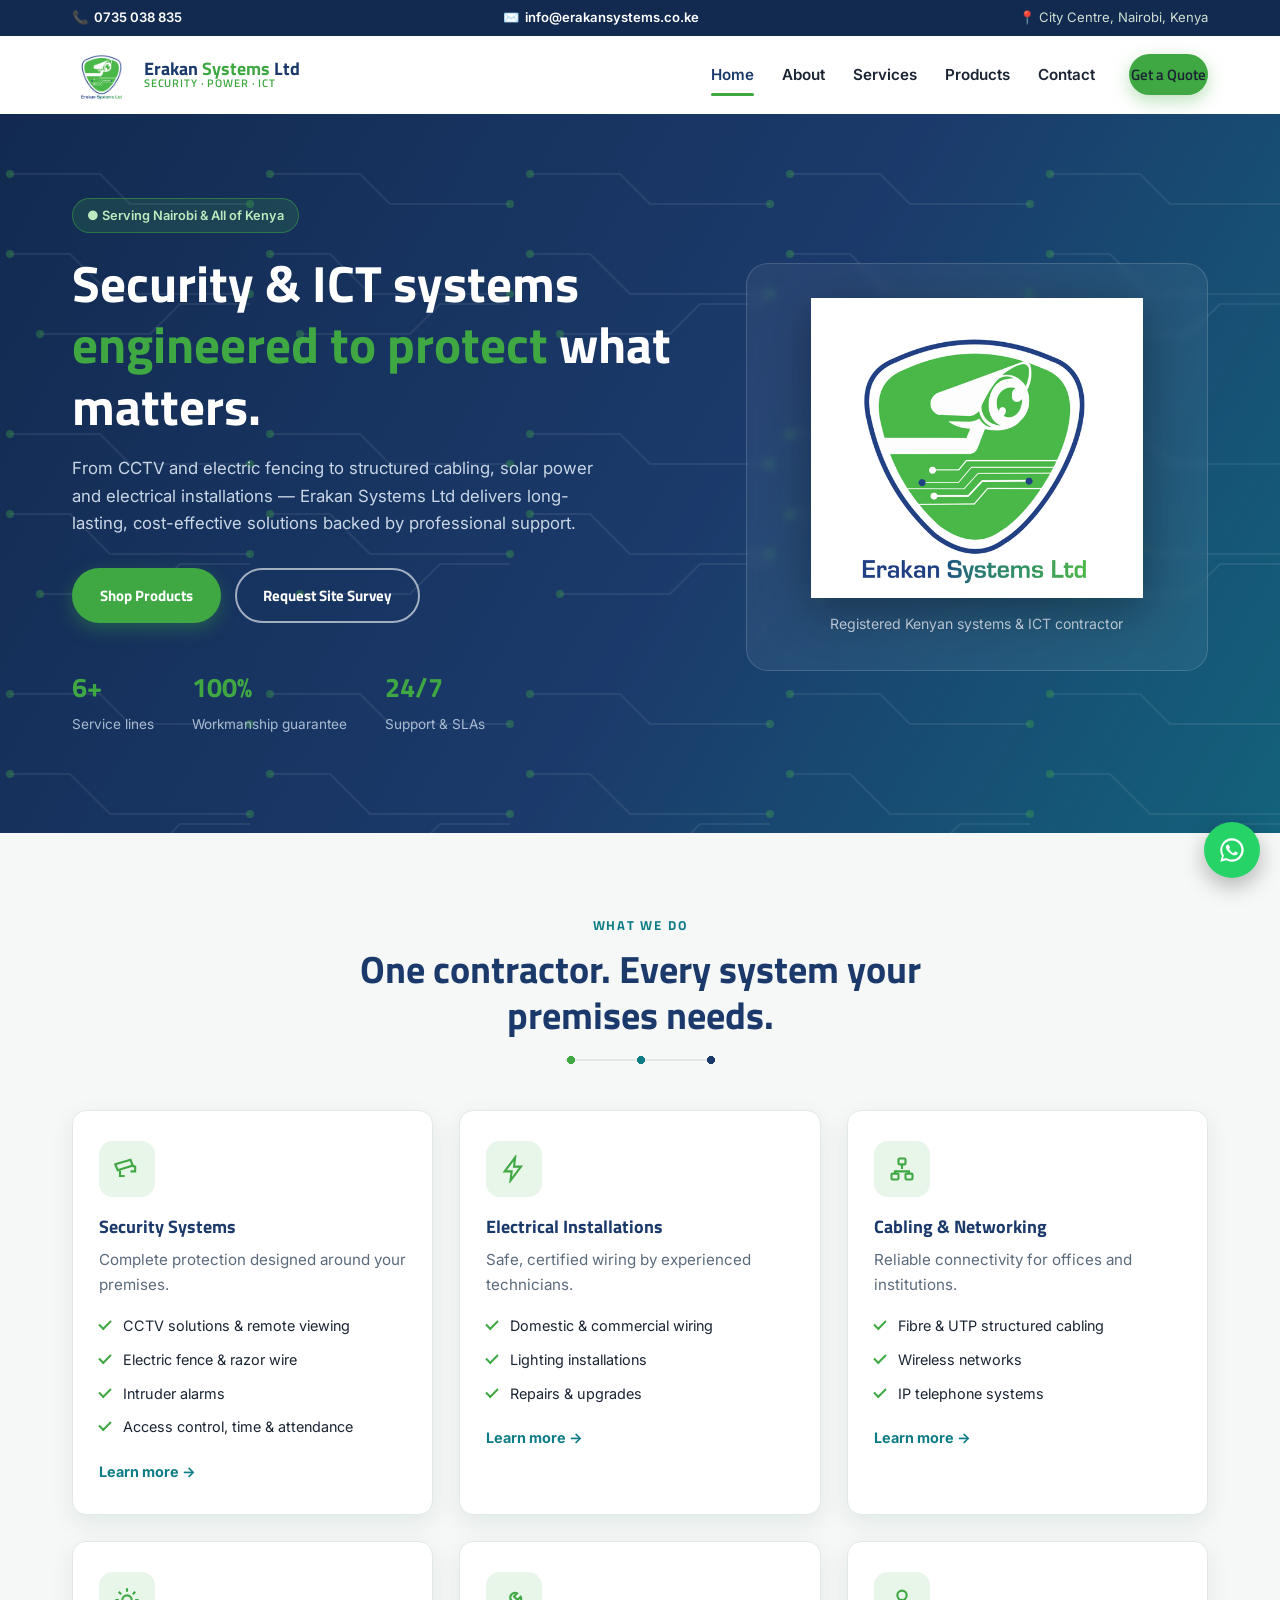
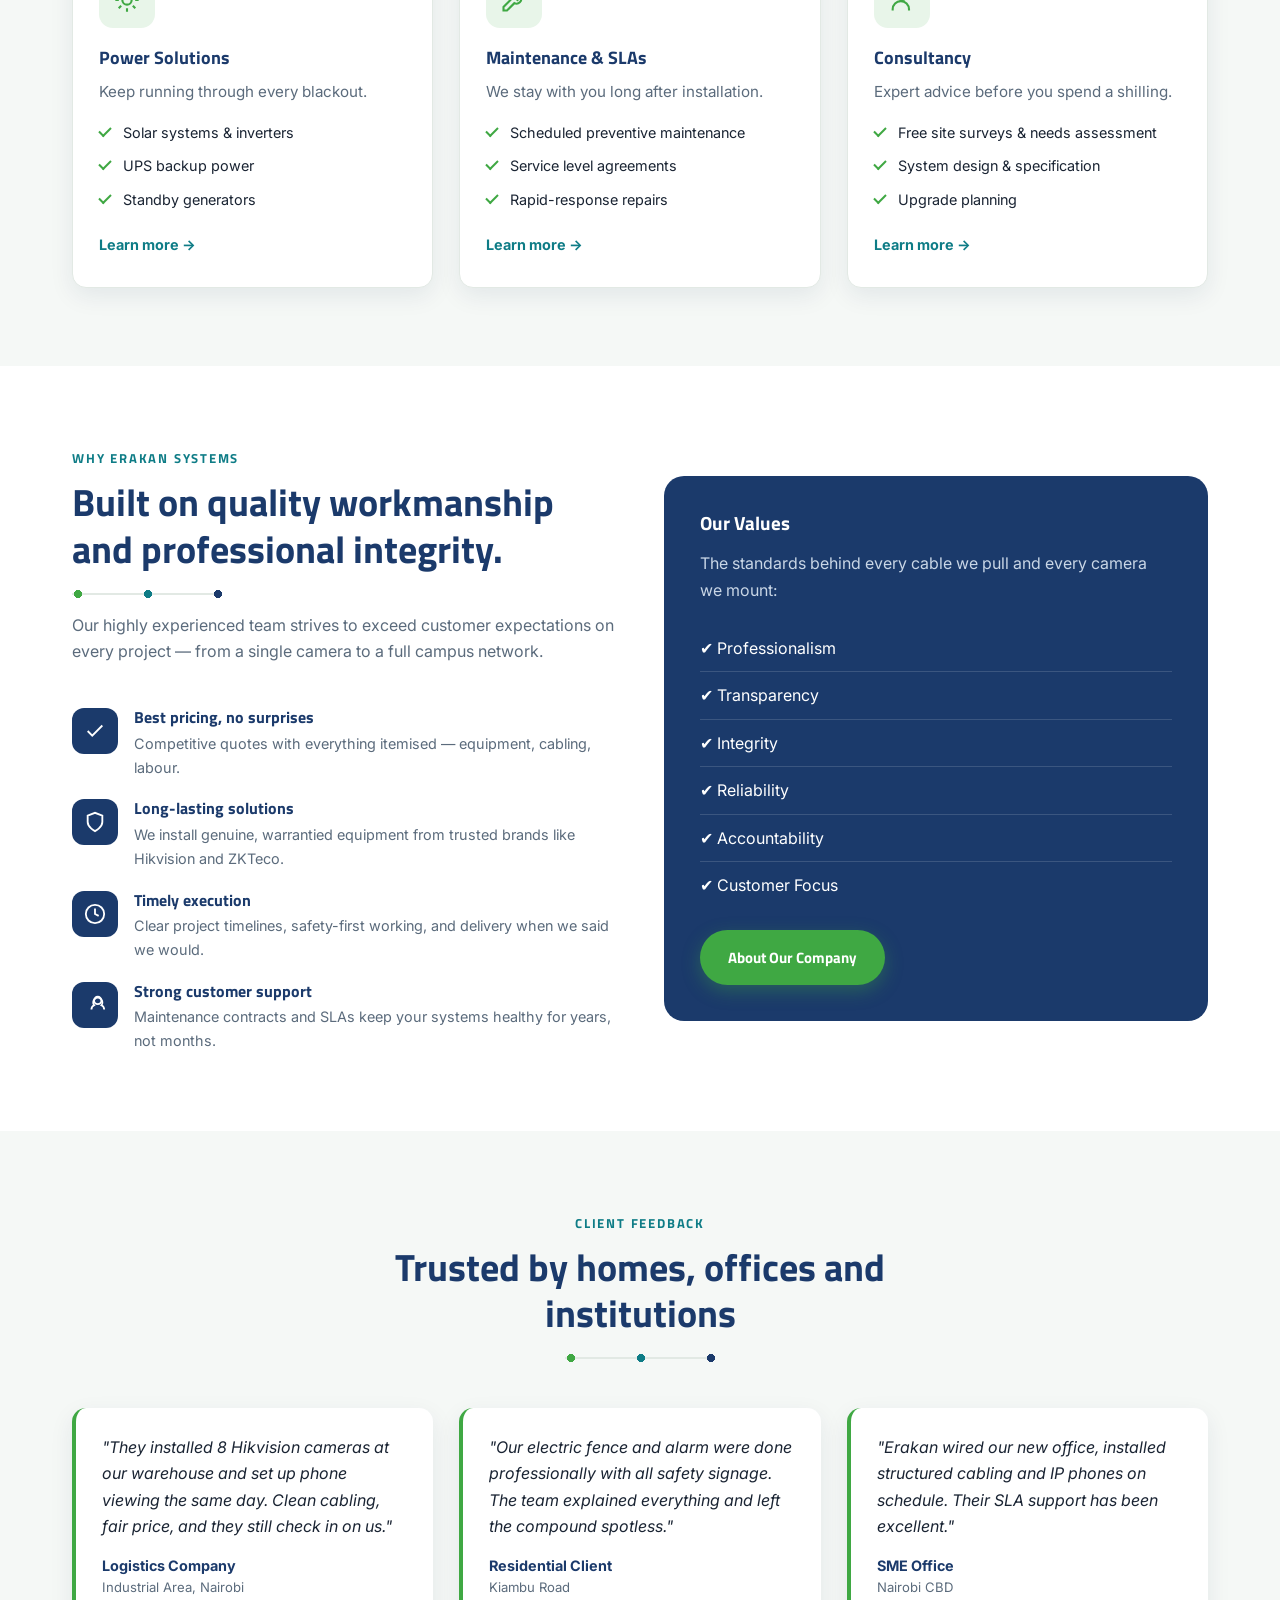
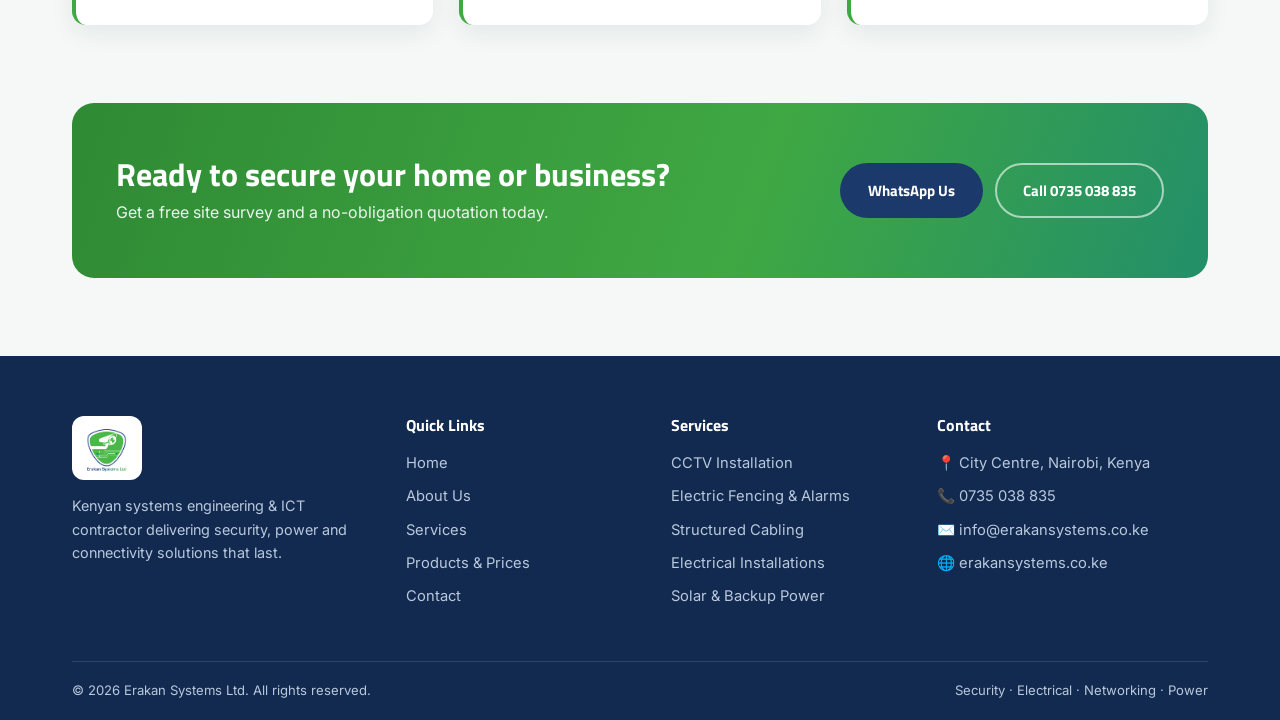
==== index.html @ 3c628f2c "website files" ====
<!DOCTYPE html>
<!-- ============================================================
     ERAKAN SYSTEMS LTD — index.html (Homepage)
     ------------------------------------------------------------
     Page anatomy (top to bottom):
       <head>    → SEO meta tags, fonts, stylesheet link
       .topbar   → phone / email strip above the header
       .header   → logo + navigation (sticky)
       .hero     → big headline + call-to-action + logo visual
       sections  → trust strip, services, why us, testimonials
       .cta-band → final "get a quote" push
       .footer   → links + contact + copyright
       .fab-stack→ floating WhatsApp & call buttons
       <script>  → main.js (menus, animations)
     ============================================================ -->
<html lang="en">
<head>
  <meta charset="UTF-8">
  <!-- Makes the layout scale correctly on phones (responsive) -->
  <meta name="viewport" content="width=device-width, initial-scale=1.0">

  <!-- ===== SEO: title & description appear in Google results ===== -->
  <title>Erakan Systems Ltd | CCTV, Electric Fence, Alarms &amp; Electrical Installations in Kenya</title>
  <meta name="description" content="Erakan Systems Ltd is a trusted Kenyan systems &amp; ICT contractor: CCTV installation, electric fencing, alarms, access control, structured cabling, solar power and electrical installations in Nairobi and across Kenya.">
  <meta name="keywords" content="CCTV Kenya, CCTV installation Nairobi, electric fence Kenya, alarm systems Kenya, structured cabling Nairobi, security systems Kenya, electrical installation Kenya, solar power Kenya, Hikvision Kenya">
  <meta name="author" content="Erakan Systems Ltd">

  <!-- Open Graph: controls how the link looks when shared on WhatsApp/Facebook -->
  <meta property="og:title" content="Erakan Systems Ltd — Security &amp; ICT Solutions Kenya">
  <meta property="og:description" content="CCTV, electric fence, alarms, cabling, power solutions. Quality workmanship, cost-effective, reliable.">
  <meta property="og:image" content="https://erakansystems.co.ke/assets/img/logo.png">
  <meta property="og:url" content="https://erakansystems.co.ke/">
  <meta property="og:type" content="website">

  <!-- Browser tab icon -->
  <link rel="icon" type="image/png" href="assets/img/logo.png">

  <!-- Google Fonts: Titillium Web (headings) + Inter (body text) -->
  <link rel="preconnect" href="https://fonts.googleapis.com">
  <link rel="preconnect" href="https://fonts.gstatic.com" crossorigin>
  <link href="https://fonts.googleapis.com/css2?family=Titillium+Web:wght@600;700&family=Inter:wght@400;600;700&display=swap" rel="stylesheet">

  <!-- The single stylesheet shared by all pages -->
  <link rel="stylesheet" href="assets/css/style.css">
</head>
<body>

  <!-- ===== TOPBAR: quick contact strip ===== -->
  <div class="topbar">
    <div class="container">
      <span class="topbar-item">
        <!-- tel: link makes the number tappable/dialable on phones -->
        📞 <a href="tel:+254735038835">0735 038 835</a>
      </span>
      <span class="topbar-item topbar-item--hide-sm">
        ✉️ <a href="mailto:info@erakansystems.co.ke">info@erakansystems.co.ke</a>
      </span>
      <span class="topbar-item topbar-item--hide-sm">📍 City Centre, Nairobi, Kenya</span>
    </div>
  </div>

  <!-- ===== HEADER / NAVIGATION (identical on every page) ===== -->
  <header class="header">
    <nav class="nav" aria-label="Main navigation">
      <!-- Logo + wordmark -->
      <a class="brand" href="index.html">
        <img src="assets/img/logo.png" alt="Erakan Systems Ltd logo">
        <span class="brand-name">
          Erakan <span>Systems</span> Ltd
          <span class="brand-tag">Security · Power · ICT</span>
        </span>
      </a>

      <!-- Hamburger button (visible on mobile only) -->
      <button class="nav-toggle" aria-label="Open menu" aria-expanded="false">
        <span></span><span></span><span></span>
      </button>

      <!-- Menu links. class="active" highlights the current page. -->
      <div class="nav-links">
        <a href="index.html" class="active">Home</a>
        <a href="about.html">About</a>
        <a href="services.html">Services</a>
        <a href="products.html">Products</a>
        <a href="contact.html">Contact</a>
        <a href="contact.html" class="btn btn--green nav-cta">Get a Quote</a>
      </div>
    </nav>
  </header>

  <!-- ===== HERO ===== -->
  <section class="hero">
    <div class="hero-inner">
      <!-- Left: headline + actions -->
      <div>
        <span class="hero-badge">● Serving Nairobi &amp; All of Kenya</span>
        <h1>Security &amp; ICT systems <em>engineered to protect</em> what matters.</h1>
        <p>
          From CCTV and electric fencing to structured cabling, solar power and
          electrical installations — Erakan Systems Ltd delivers long-lasting,
          cost-effective solutions backed by professional support.
        </p>
        <div class="hero-actions">
          <a href="products.html" class="btn btn--green">Shop Products</a>
          <a href="contact.html" class="btn btn--ghost">Request Site Survey</a>
        </div>
        <!-- Quick trust numbers -->
        <div class="hero-stats">
          <div><strong>6+</strong><span>Service lines</span></div>
          <div><strong>100%</strong><span>Workmanship guarantee</span></div>
          <div><strong>24/7</strong><span>Support &amp; SLAs</span></div>
        </div>
      </div>

      <!-- Right: framed logo visual -->
      <figure class="hero-visual">
        <img src="assets/img/logo.png" alt="Erakan Systems shield logo with CCTV camera and circuit design">
        <figcaption>Registered Kenyan systems &amp; ICT contractor</figcaption>
      </figure>
    </div>
  </section>

  <!-- ===== SERVICES PREVIEW ===== -->
  <section class="section">
    <div class="container">
      <div class="section-head section-head--center reveal">
        <span class="eyebrow">What We Do</span>
        <h2>One contractor. Every system your premises needs.</h2>
        <div class="circuit"></div>
      </div>

      <div class="grid">
        <!-- Card 1: Security systems -->
        <article class="card reveal">
          <div class="card-icon">
            <svg viewBox="0 0 24 24" fill="none" stroke="currentColor" stroke-width="1.8"><path d="M2 8l13-4 2 5-13 4z"/><path d="M15 9l4 1v4h-4"/><path d="M6 13v5h4"/></svg>
          </div>
          <h3>Security Systems</h3>
          <p>Complete protection designed around your premises.</p>
          <ul>
            <li>CCTV solutions &amp; remote viewing</li>
            <li>Electric fence &amp; razor wire</li>
            <li>Intruder alarms</li>
            <li>Access control, time &amp; attendance</li>
          </ul>
          <a class="card-link" href="services.html">Learn more →</a>
        </article>

        <!-- Card 2: Electrical -->
        <article class="card reveal">
          <div class="card-icon">
            <svg viewBox="0 0 24 24" fill="none" stroke="currentColor" stroke-width="1.8"><path d="M13 2L4 14h6l-1 8 9-12h-6z"/></svg>
          </div>
          <h3>Electrical Installations</h3>
          <p>Safe, certified wiring by experienced technicians.</p>
          <ul>
            <li>Domestic &amp; commercial wiring</li>
            <li>Lighting installations</li>
            <li>Repairs &amp; upgrades</li>
          </ul>
          <a class="card-link" href="services.html">Learn more →</a>
        </article>

        <!-- Card 3: Cabling & networking -->
        <article class="card reveal">
          <div class="card-icon">
            <svg viewBox="0 0 24 24" fill="none" stroke="currentColor" stroke-width="1.8"><rect x="9" y="3" width="6" height="5" rx="1"/><rect x="3" y="16" width="6" height="5" rx="1"/><rect x="15" y="16" width="6" height="5" rx="1"/><path d="M12 8v4M6 16v-2h12v2"/></svg>
          </div>
          <h3>Cabling &amp; Networking</h3>
          <p>Reliable connectivity for offices and institutions.</p>
          <ul>
            <li>Fibre &amp; UTP structured cabling</li>
            <li>Wireless networks</li>
            <li>IP telephone systems</li>
          </ul>
          <a class="card-link" href="services.html">Learn more →</a>
        </article>

        <!-- Card 4: Power -->
        <article class="card reveal">
          <div class="card-icon">
            <svg viewBox="0 0 24 24" fill="none" stroke="currentColor" stroke-width="1.8"><circle cx="12" cy="12" r="4"/><path d="M12 2v3M12 19v3M2 12h3M19 12h3M4.9 4.9l2.1 2.1M17 17l2.1 2.1M19.1 4.9L17 7M7 17l-2.1 2.1"/></svg>
          </div>
          <h3>Power Solutions</h3>
          <p>Keep running through every blackout.</p>
          <ul>
            <li>Solar systems &amp; inverters</li>
            <li>UPS backup power</li>
            <li>Standby generators</li>
          </ul>
          <a class="card-link" href="services.html">Learn more →</a>
        </article>

        <!-- Card 5: Maintenance -->
        <article class="card reveal">
          <div class="card-icon">
            <svg viewBox="0 0 24 24" fill="none" stroke="currentColor" stroke-width="1.8"><path d="M14.7 6.3a4 4 0 00-5.4 5.4L3 18v3h3l6.3-6.3a4 4 0 005.4-5.4L15 12l-3-3z"/></svg>
          </div>
          <h3>Maintenance &amp; SLAs</h3>
          <p>We stay with you long after installation.</p>
          <ul>
            <li>Scheduled preventive maintenance</li>
            <li>Service level agreements</li>
            <li>Rapid-response repairs</li>
          </ul>
          <a class="card-link" href="services.html">Learn more →</a>
        </article>

        <!-- Card 6: Consultancy -->
        <article class="card reveal">
          <div class="card-icon">
            <svg viewBox="0 0 24 24" fill="none" stroke="currentColor" stroke-width="1.8"><circle cx="12" cy="8" r="4"/><path d="M4 21v-1a7 7 0 0114 0v1"/></svg>
          </div>
          <h3>Consultancy</h3>
          <p>Expert advice before you spend a shilling.</p>
          <ul>
            <li>Free site surveys &amp; needs assessment</li>
            <li>System design &amp; specification</li>
            <li>Upgrade planning</li>
          </ul>
          <a class="card-link" href="services.html">Learn more →</a>
        </article>
      </div>
    </div>
  </section>

  <!-- ===== WHY CHOOSE US ===== -->
  <section class="section section--tint">
    <div class="container">
      <div class="split">
        <div class="reveal">
          <div class="section-head">
            <span class="eyebrow">Why Erakan Systems</span>
            <h2>Built on quality workmanship and professional integrity.</h2>
            <div class="circuit"></div>
            <p>Our highly experienced team strives to exceed customer expectations on every project — from a single camera to a full campus network.</p>
          </div>

          <div class="grid" style="grid-template-columns:1fr; gap:20px;">
            <div class="feature">
              <div class="feature-icon"><svg viewBox="0 0 24 24" fill="none" stroke="currentColor" stroke-width="2"><path d="M20 6L9 17l-5-5"/></svg></div>
              <div><h3>Best pricing, no surprises</h3><p>Competitive quotes with everything itemised — equipment, cabling, labour.</p></div>
            </div>
            <div class="feature">
              <div class="feature-icon"><svg viewBox="0 0 24 24" fill="none" stroke="currentColor" stroke-width="2"><path d="M12 22s8-4 8-10V5l-8-3-8 3v7c0 6 8 10 8 10z"/></svg></div>
              <div><h3>Long-lasting solutions</h3><p>We install genuine, warrantied equipment from trusted brands like Hikvision and ZKTeco.</p></div>
            </div>
            <div class="feature">
              <div class="feature-icon"><svg viewBox="0 0 24 24" fill="none" stroke="currentColor" stroke-width="2"><circle cx="12" cy="12" r="10"/><path d="M12 6v6l4 2"/></svg></div>
              <div><h3>Timely execution</h3><p>Clear project timelines, safety-first working, and delivery when we said we would.</p></div>
            </div>
            <div class="feature">
              <div class="feature-icon"><svg viewBox="0 0 24 24" fill="none" stroke="currentColor" stroke-width="2"><path d="M22 16.9a5 5 0 00-3-4.6 5 5 0 10-7.9 0 5 5 0 00-3 4.6"/><circle cx="15" cy="7" r="4"/></svg></div>
              <div><h3>Strong customer support</h3><p>Maintenance contracts and SLAs keep your systems healthy for years, not months.</p></div>
            </div>
          </div>
        </div>

        <!-- Right panel: values -->
        <div class="panel reveal">
          <h3 style="margin-bottom:16px;">Our Values</h3>
          <p style="margin-bottom:22px;">The standards behind every cable we pull and every camera we mount:</p>
          <ul>
            <li style="padding:10px 0; border-bottom:1px solid rgba(255,255,255,.14);">✔ Professionalism</li>
            <li style="padding:10px 0; border-bottom:1px solid rgba(255,255,255,.14);">✔ Transparency</li>
            <li style="padding:10px 0; border-bottom:1px solid rgba(255,255,255,.14);">✔ Integrity</li>
            <li style="padding:10px 0; border-bottom:1px solid rgba(255,255,255,.14);">✔ Reliability</li>
            <li style="padding:10px 0; border-bottom:1px solid rgba(255,255,255,.14);">✔ Accountability</li>
            <li style="padding:10px 0;">✔ Customer Focus</li>
          </ul>
          <a href="about.html" class="btn btn--green" style="margin-top:22px;">About Our Company</a>
        </div>
      </div>
    </div>
  </section>

  <!-- ===== TESTIMONIALS ===== -->
  <section class="section">
    <div class="container">
      <div class="section-head section-head--center reveal">
        <span class="eyebrow">Client Feedback</span>
        <h2>Trusted by homes, offices and institutions</h2>
        <div class="circuit"></div>
      </div>
      <div class="grid">
        <blockquote class="quote reveal">
          <p>"They installed 8 Hikvision cameras at our warehouse and set up phone viewing the same day. Clean cabling, fair price, and they still check in on us."</p>
          <footer>Logistics Company <span>Industrial Area, Nairobi</span></footer>
        </blockquote>
        <blockquote class="quote reveal">
          <p>"Our electric fence and alarm were done professionally with all safety signage. The team explained everything and left the compound spotless."</p>
          <footer>Residential Client <span>Kiambu Road</span></footer>
        </blockquote>
        <blockquote class="quote reveal">
          <p>"Erakan wired our new office, installed structured cabling and IP phones on schedule. Their SLA support has been excellent."</p>
          <footer>SME Office <span>Nairobi CBD</span></footer>
        </blockquote>
      </div>
    </div>
  </section>

  <!-- ===== CALL TO ACTION BAND ===== -->
  <section class="container reveal">
    <div class="cta-band">
      <div>
        <h2>Ready to secure your home or business?</h2>
        <p>Get a free site survey and a no-obligation quotation today.</p>
      </div>
      <div style="display:flex; gap:12px; flex-wrap:wrap;">
        <a href="https://wa.me/254735038835?text=Hello%20Erakan%20Systems%2C%20I%20would%20like%20a%20free%20site%20survey%20and%20quotation."
           class="btn btn--navy" target="_blank" rel="noopener">WhatsApp Us</a>
        <a href="tel:+254735038835" class="btn btn--ghost">Call 0735 038 835</a>
      </div>
    </div>
  </section>

  <!-- ===== FOOTER (identical on every page) ===== -->
  <footer class="footer">
    <div class="container">
      <div class="footer-grid">
        <div class="footer-brand">
          <img src="assets/img/logo.png" alt="Erakan Systems Ltd logo">
          <p>Kenyan systems engineering &amp; ICT contractor delivering security, power and connectivity solutions that last.</p>
        </div>
        <div>
          <h4>Quick Links</h4>
          <ul>
            <li><a href="index.html">Home</a></li>
            <li><a href="about.html">About Us</a></li>
            <li><a href="services.html">Services</a></li>
            <li><a href="products.html">Products &amp; Prices</a></li>
            <li><a href="contact.html">Contact</a></li>
          </ul>
        </div>
        <div>
          <h4>Services</h4>
          <ul>
            <li><a href="services.html">CCTV Installation</a></li>
            <li><a href="services.html">Electric Fencing &amp; Alarms</a></li>
            <li><a href="services.html">Structured Cabling</a></li>
            <li><a href="services.html">Electrical Installations</a></li>
            <li><a href="services.html">Solar &amp; Backup Power</a></li>
          </ul>
        </div>
        <div>
          <h4>Contact</h4>
          <ul>
            <li>📍 City Centre, Nairobi, Kenya</li>
            <li>📞 <a href="tel:+254735038835">0735 038 835</a></li>
            <li>✉️ <a href="mailto:info@erakansystems.co.ke">info@erakansystems.co.ke</a></li>
            <li>🌐 <a href="https://erakansystems.co.ke">erakansystems.co.ke</a></li>
          </ul>
        </div>
      </div>
      <div class="footer-bottom">
        <!-- id="year" is filled in automatically by main.js -->
        <span>© <span id="year"></span> Erakan Systems Ltd. All rights reserved.</span>
        <span>Security · Electrical · Networking · Power</span>
      </div>
    </div>
  </footer>

  <!-- ===== FLOATING BUTTONS: WhatsApp (all screens) + Call (mobile) ===== -->
  <div class="fab-stack">
    <a class="fab fab--call" href="tel:+254735038835" aria-label="Call Erakan Systems">
      <svg viewBox="0 0 24 24" fill="currentColor"><path d="M6.6 10.8a15 15 0 006.6 6.6l2.2-2.2a1 1 0 011-.24 11.4 11.4 0 003.6.57 1 1 0 011 1V20a1 1 0 01-1 1A17 17 0 013 4a1 1 0 011-1h3.5a1 1 0 011 1 11.4 11.4 0 00.57 3.6 1 1 0 01-.25 1z"/></svg>
    </a>
    <a class="fab fab--wa" target="_blank" rel="noopener" aria-label="Chat on WhatsApp"
       href="https://wa.me/254735038835?text=Hello%20Erakan%20Systems%2C%20I%20am%20interested%20in%20your%20services.">
      <svg viewBox="0 0 24 24" fill="currentColor"><path d="M12 2a10 10 0 00-8.6 15.1L2 22l5.1-1.3A10 10 0 1012 2zm0 18.2c-1.6 0-3.1-.4-4.4-1.2l-.3-.2-3 .8.8-2.9-.2-.3A8.2 8.2 0 1112 20.2zm4.6-6.1c-.3-.1-1.5-.7-1.7-.8-.2-.1-.4-.1-.6.1-.2.3-.6.8-.8 1-.1.2-.3.2-.5.1a6.7 6.7 0 01-3.3-2.9c-.3-.4 0-.6.1-.8l.4-.5c.1-.2.1-.3 0-.5l-.8-1.9c-.2-.5-.4-.4-.6-.4h-.5c-.2 0-.5.1-.7.3-.9.9-1.1 2.2-.2 3.8a11.6 11.6 0 004.5 4.2c1.7.8 2.4.9 3.2.7.5-.1 1.5-.6 1.7-1.2.2-.6.2-1.1.1-1.2z"/></svg>
    </a>
  </div>

  <!-- JavaScript loads LAST so the HTML above already exists when it runs -->
  <script src="assets/js/main.js"></script>
</body>
</html>
---- assets/css/style.css ----
/* ============================================================
   ERAKAN SYSTEMS LTD — style.css
   ------------------------------------------------------------
   This ONE file styles all 5 pages. Every page links to it, so
   a change here (e.g. a colour) updates the whole website.

   HOW THIS FILE IS ORGANISED (search for the numbers):
   1. Design tokens (colours, fonts, spacing) — the brand DNA
   2. Reset & base styles
   3. Reusable helpers (container, buttons, section headings)
   4. Header & navigation (incl. mobile hamburger menu)
   5. Hero sections
   6. Cards (services, products, values, testimonials)
   7. Page-specific sections
   8. Price list table
   9. Contact page & forms
   10. Footer
   11. Floating WhatsApp / call buttons
   12. Scroll-reveal animation
   13. Responsive rules (tablet & phone)
   ============================================================ */


/* ============================================================
   1. DESIGN TOKENS
   ------------------------------------------------------------
   CSS "custom properties" (variables) declared once on :root.
   They are taken straight from your logo:
     - Shield green   → --green
     - Navy outline / "Erakan" text → --navy
     - "Systems" wordmark → --teal
   To rebrand the site later you only edit these lines.
   ============================================================ */
:root{
  /* Brand colours (sampled from the logo) */
  --green:      #3FA843;   /* shield green — energy, "go", growth   */
  --green-dark: #2F8A34;   /* hover state for green buttons          */
  --green-soft: #E8F5E9;   /* very light green for tinted backgrounds*/
  --navy:       #1B3A6B;   /* deep navy — trust, security, corporate */
  --navy-dark:  #122A50;   /* darker navy for footer / hero          */
  --teal:       #0E7C86;   /* teal — the "Systems" accent colour     */

  /* Neutral colours */
  --ink:   #1A2433;        /* main text — near-black with blue tint  */
  --muted: #5B6B7C;        /* secondary text (grey-blue)             */
  --bg:    #F5F8F6;        /* page background — faint green-grey     */
  --white: #FFFFFF;
  --line:  #E2E9E4;        /* borders / dividers                     */

  /* Typography: display font = headings, body font = paragraphs */
  --font-display: 'Titillium Web', sans-serif; /* techy, matches logo */
  --font-body:    'Inter', sans-serif;          /* clean & readable   */

  /* Shared sizing */
  --radius: 14px;                       /* rounded corner size        */
  --shadow: 0 8px 24px rgba(18,42,80,.08); /* soft card shadow        */
  --container: 1180px;                  /* max page width             */
}


/* ============================================================
   2. RESET & BASE
   ------------------------------------------------------------
   Browsers apply their own default styles; this section removes
   inconsistencies so the design looks the same everywhere.
   ============================================================ */
*,
*::before,
*::after{
  box-sizing: border-box;  /* padding counts INSIDE width — sane layout maths */
  margin: 0;
  padding: 0;
}

html{ scroll-behavior: smooth; } /* smooth scrolling for #anchor links */

body{
  font-family: var(--font-body);
  color: var(--ink);
  background: var(--bg);
  line-height: 1.65;                 /* comfortable reading spacing */
  -webkit-font-smoothing: antialiased;
}

img{ max-width: 100%; display: block; } /* images never overflow their box */

a{ color: inherit; text-decoration: none; }

ul{ list-style: none; }

h1,h2,h3,h4{
  font-family: var(--font-display);
  line-height: 1.2;
  color: var(--navy);
}

/* Respect users who turn off animations in their OS settings */
@media (prefers-reduced-motion: reduce){
  *{ animation: none !important; transition: none !important; }
  html{ scroll-behavior: auto; }
}


/* ============================================================
   3. REUSABLE HELPERS
   ============================================================ */

/* Centres content and stops it stretching too wide on big screens */
.container{
  max-width: var(--container);
  margin: 0 auto;
  padding: 0 22px;
}

/* Standard vertical rhythm between big page sections */
.section{ padding: 78px 0; }
.section--tint{ background: var(--white); } /* alternate white band */

/* ---- Section heading block (eyebrow + title + circuit line) ----
   The "circuit divider" is our signature element: it echoes the
   circuit traces in the logo. Built with a tiny inline SVG so no
   image file is needed. */
.section-head{ max-width: 640px; margin-bottom: 44px; }
.section-head--center{ margin-left: auto; margin-right: auto; text-align: center; }

.eyebrow{
  display: inline-block;
  font-family: var(--font-display);
  font-weight: 700;
  font-size: .8rem;
  letter-spacing: .14em;          /* spaced-out capitals = label feel */
  text-transform: uppercase;
  color: var(--teal);
  margin-bottom: 10px;
}

.section-head h2{ font-size: clamp(1.7rem, 3.4vw, 2.4rem); font-weight: 700; }
.section-head p{ color: var(--muted); margin-top: 12px; }

/* The circuit trace under headings — nodes + line, like the logo */
.circuit{
  width: 150px; height: 12px;
  margin-top: 16px;
  background:
    radial-gradient(circle 4px at 6px 6px,   var(--green) 98%, transparent),
    radial-gradient(circle 4px at 76px 6px,  var(--teal)  98%, transparent),
    radial-gradient(circle 4px at 146px 6px, var(--navy)  98%, transparent),
    linear-gradient(var(--line), var(--line)) 0 5px / 150px 2px no-repeat;
}
.section-head--center .circuit{ margin-left: auto; margin-right: auto; }

/* ---- Buttons ----
   .btn is the base; modifier classes change the colour scheme. */
.btn{
  display: inline-flex;
  align-items: center;
  gap: 9px;
  font-family: var(--font-display);
  font-weight: 700;
  font-size: .95rem;
  padding: 13px 26px;
  border-radius: 999px;            /* pill shape */
  border: 2px solid transparent;
  cursor: pointer;
  transition: transform .18s ease, background .18s ease, color .18s ease, box-shadow .18s ease;
}
.btn:hover{ transform: translateY(-2px); }       /* small lift on hover */
.btn:focus-visible{ outline: 3px solid var(--teal); outline-offset: 2px; }

.btn--green{ background: var(--green); color: var(--white); box-shadow: 0 6px 18px rgba(63,168,67,.35); }
.btn--green:hover{ background: var(--green-dark); }

.btn--navy{ background: var(--navy); color: var(--white); }
.btn--navy:hover{ background: var(--navy-dark); }

.btn--ghost{ background: transparent; color: var(--white); border-color: rgba(255,255,255,.6); }
.btn--ghost:hover{ background: rgba(255,255,255,.12); }

.btn--outline{ background: transparent; color: var(--navy); border-color: var(--navy); }
.btn--outline:hover{ background: var(--navy); color: var(--white); }

/* Small "WhatsApp green" button used on product cards */
.btn--wa{ background: #25D366; color: #fff; padding: 10px 18px; font-size: .88rem; }
.btn--wa:hover{ background: #1EBE58; }


/* ============================================================
   4. HEADER & NAVIGATION
   ------------------------------------------------------------
   position: sticky keeps the bar visible while scrolling.
   JS adds .is-scrolled to give it a shadow once you scroll.
   ============================================================ */
.topbar{
  background: var(--navy-dark);
  color: #CFE0D2;
  font-size: .82rem;
  padding: 7px 0;
}
.topbar .container{
  display: flex; justify-content: space-between; align-items: center; gap: 14px;
  flex-wrap: wrap;
}
.topbar a{ color: #fff; font-weight: 600; }
.topbar a:hover{ color: var(--green); }
.topbar-item{ display: inline-flex; align-items: center; gap: 6px; }

.header{
  position: sticky; top: 0; z-index: 60;   /* stays above page content */
  background: var(--white);
  transition: box-shadow .25s ease;
}
.header.is-scrolled{ box-shadow: 0 4px 18px rgba(18,42,80,.12); }

.nav{
  display: flex; align-items: center; justify-content: space-between;
  padding: 12px 22px;
  max-width: var(--container); margin: 0 auto;
}

.brand{ display: flex; align-items: center; gap: 12px; }
.brand img{ height: 54px; width: auto; }
.brand-name{
  font-family: var(--font-display); font-weight: 700; font-size: 1.12rem;
  line-height: 1.05; color: var(--navy);
}
.brand-name span{ color: var(--green); }         /* "Systems" in green   */
.brand-tag{ display:block; font-size: .68rem; font-weight: 600; color: var(--muted); letter-spacing: .08em; text-transform: uppercase; }

.nav-links{ display: flex; align-items: center; gap: 28px; }
.nav-links a{
  font-weight: 600; font-size: .95rem; color: var(--ink);
  padding: 6px 0; position: relative;
}
/* Animated underline that grows on hover / current page */
.nav-links a::after{
  content: "";
  position: absolute; left: 0; bottom: -3px;
  width: 0; height: 3px; border-radius: 3px;
  background: var(--green);
  transition: width .22s ease;
}
.nav-links a:hover::after,
.nav-links a.active::after{ width: 100%; }
.nav-links a.active{ color: var(--navy); }

.nav-cta{ margin-left: 6px; }

/* Hamburger button — hidden on desktop, shown on mobile (see §13) */
.nav-toggle{
  display: none;
  background: none; border: 0; cursor: pointer;
  width: 44px; height: 44px;
  flex-direction: column; align-items: center; justify-content: center; gap: 5px;
}
.nav-toggle span{
  width: 24px; height: 3px; border-radius: 3px;
  background: var(--navy);
  transition: transform .25s ease, opacity .25s ease;
}
/* Turn the 3 bars into an X when menu is open */
.nav-toggle.is-open span:nth-child(1){ transform: translateY(8px) rotate(45deg); }
.nav-toggle.is-open span:nth-child(2){ opacity: 0; }
.nav-toggle.is-open span:nth-child(3){ transform: translateY(-8px) rotate(-45deg); }


/* ============================================================
   5. HERO SECTIONS
   ------------------------------------------------------------
   The homepage hero uses a navy gradient plus a faint circuit
   pattern drawn as an inline SVG "data URI" background — no
   image download required, loads instantly.
   ============================================================ */
.hero{
  position: relative;
  background:
    /* circuit pattern layer (semi-transparent white lines) */
    url("data:image/svg+xml,%3Csvg xmlns='http://www.w3.org/2000/svg' width='260' height='260' viewBox='0 0 260 260'%3E%3Cg fill='none' stroke='%23ffffff' stroke-opacity='0.07' stroke-width='2'%3E%3Cpath d='M10 60h90l30 30h120'/%3E%3Cpath d='M10 140h60l40 40h140'/%3E%3Cpath d='M40 220h110l30-30h70'/%3E%3C/g%3E%3Cg fill='%233FA843' fill-opacity='0.35'%3E%3Ccircle cx='10' cy='60' r='4'/%3E%3Ccircle cx='250' cy='90' r='4'/%3E%3Ccircle cx='10' cy='140' r='4'/%3E%3Ccircle cx='250' cy='180' r='4'/%3E%3Ccircle cx='40' cy='220' r='4'/%3E%3C/g%3E%3C/svg%3E"),
    /* colour gradient layer underneath */
    linear-gradient(120deg, var(--navy-dark) 0%, var(--navy) 55%, var(--teal) 130%);
  color: var(--white);
  overflow: hidden;
}

.hero-inner{
  display: grid;
  grid-template-columns: 1.15fr .85fr;  /* text slightly wider than visual */
  gap: 48px;
  align-items: center;
  padding: 84px 22px 96px;
  max-width: var(--container); margin: 0 auto;
}

.hero-badge{
  display: inline-flex; align-items: center; gap: 8px;
  background: rgba(63,168,67,.18);
  border: 1px solid rgba(63,168,67,.5);
  color: #BDEBBF;
  font-size: .8rem; font-weight: 600;
  padding: 6px 14px; border-radius: 999px;
  margin-bottom: 20px;
}

.hero h1{
  color: var(--white);
  font-size: clamp(2rem, 4.6vw, 3.2rem);
  font-weight: 700;
}
.hero h1 em{ font-style: normal; color: var(--green); } /* green highlight word */

.hero p{
  color: #C9D6E6;
  margin: 18px 0 30px;
  max-width: 540px;
  font-size: 1.05rem;
}

.hero-actions{ display: flex; gap: 14px; flex-wrap: wrap; }

/* Small stats row under the hero buttons ("10+ yrs", "500+ installs") */
.hero-stats{
  display: flex; gap: 38px; margin-top: 42px; flex-wrap: wrap;
}
.hero-stats strong{
  font-family: var(--font-display);
  font-size: 1.7rem; color: var(--green); display: block;
}
.hero-stats span{ font-size: .85rem; color: #A9BBD2; }

/* Right-hand hero card that frames the logo/visual */
.hero-visual{
  background: rgba(255,255,255,.06);
  border: 1px solid rgba(255,255,255,.15);
  border-radius: 22px;
  padding: 34px;
  text-align: center;
  backdrop-filter: blur(4px);
}
.hero-visual img{ margin: 0 auto; max-height: 300px; width: auto; filter: drop-shadow(0 12px 24px rgba(0,0,0,.35)); }
.hero-visual figcaption{ margin-top: 14px; color: #C9D6E6; font-size: .88rem; }

/* Compact hero used on inner pages (About / Services / etc.) */
.page-hero{
  background: linear-gradient(120deg, var(--navy-dark), var(--navy) 70%, var(--teal) 140%);
  color: var(--white);
  padding: 62px 0;
  text-align: center;
}
.page-hero h1{ color: var(--white); font-size: clamp(1.8rem, 4vw, 2.6rem); }
.page-hero p{ color: #C9D6E6; max-width: 620px; margin: 12px auto 0; }
.breadcrumb{ font-size: .85rem; color: #9FB4CF; margin-bottom: 10px; }
.breadcrumb a:hover{ color: var(--green); }


/* ============================================================
   6. CARD GRIDS  (services, values, products, testimonials)
   ============================================================ */

/* Generic responsive grid: auto-fits as many 300px cards per row
   as space allows — this ONE rule handles desktop AND tablet. */
.grid{
  display: grid;
  grid-template-columns: repeat(auto-fit, minmax(285px, 1fr));
  gap: 26px;
}

/* ---- Service card ---- */
.card{
  background: var(--white);
  border: 1px solid var(--line);
  border-radius: var(--radius);
  padding: 30px 26px;
  box-shadow: var(--shadow);
  transition: transform .2s ease, border-color .2s ease;
}
.card:hover{ transform: translateY(-6px); border-color: var(--green); }

.card-icon{
  width: 56px; height: 56px;
  display: grid; place-items: center;
  border-radius: 14px;
  background: var(--green-soft);
  color: var(--green);
  margin-bottom: 18px;
}
.card-icon svg{ width: 28px; height: 28px; }

.card h3{ font-size: 1.15rem; margin-bottom: 10px; }
.card p{ color: var(--muted); font-size: .95rem; }

.card ul{ margin-top: 12px; }
.card ul li{
  font-size: .9rem; color: var(--ink);
  padding: 5px 0 5px 24px;
  position: relative;
}
/* Green tick before each list item, drawn with pure CSS */
.card ul li::before{
  content: "";
  position: absolute; left: 0; top: 11px;
  width: 12px; height: 7px;
  border-left: 2.5px solid var(--green);
  border-bottom: 2.5px solid var(--green);
  transform: rotate(-45deg);
}

.card-link{
  display: inline-block; margin-top: 16px;
  font-weight: 700; font-size: .9rem; color: var(--teal);
}
.card-link:hover{ color: var(--green); }

/* ---- "Why choose us" feature row ---- */
.feature{
  display: flex; gap: 16px; align-items: flex-start;
}
.feature-icon{
  flex: 0 0 46px; height: 46px;
  display: grid; place-items: center;
  border-radius: 12px;
  background: var(--navy); color: var(--white);
}
.feature-icon svg{ width: 22px; height: 22px; }
.feature h3{ font-size: 1.02rem; margin-bottom: 4px; }
.feature p{ font-size: .9rem; color: var(--muted); }

/* ---- Testimonials ---- */
.quote{
  background: var(--white);
  border-left: 4px solid var(--green);
  border-radius: var(--radius);
  padding: 26px;
  box-shadow: var(--shadow);
}
.quote p{ font-style: italic; color: var(--ink); }
.quote footer{ margin-top: 14px; font-weight: 700; color: var(--navy); font-size: .9rem; }
.quote footer span{ display: block; font-weight: 400; color: var(--muted); font-size: .82rem; }


/* ============================================================
   7. PAGE-SPECIFIC SECTIONS
   ============================================================ */

/* Two-column "text + image/panel" layout used on About page */
.split{
  display: grid; grid-template-columns: 1fr 1fr;
  gap: 48px; align-items: center;
}
.split .panel{
  background: var(--navy);
  color: var(--white);
  border-radius: 20px;
  padding: 36px;
}
.split .panel h3{ color: var(--white); }
.split .panel p{ color: #C9D6E6; }

/* Mission / Vision blocks */
.mv{
  background: var(--white);
  border-top: 5px solid var(--green);
  border-radius: var(--radius);
  padding: 30px;
  box-shadow: var(--shadow);
}
.mv:nth-child(2){ border-top-color: var(--teal); }
.mv h3{ margin-bottom: 10px; }
.mv p{ color: var(--muted); }

/* Dark call-to-action band before the footer */
.cta-band{
  background: linear-gradient(110deg, var(--green-dark), var(--green) 60%, var(--teal) 130%);
  color: var(--white);
  border-radius: 22px;
  padding: 52px 44px;
  display: flex; justify-content: space-between; align-items: center;
  gap: 30px; flex-wrap: wrap;
}
.cta-band h2{ color: var(--white); font-size: clamp(1.4rem, 3vw, 2rem); }
.cta-band p{ color: #EAF7EB; margin-top: 6px; }

/* Numbered process steps (Services page) */
.steps{ counter-reset: step; }          /* start a CSS counter          */
.step{
  position: relative;
  padding: 24px 24px 24px 78px;
  background: var(--white);
  border: 1px solid var(--line);
  border-radius: var(--radius);
}
.step::before{
  counter-increment: step;               /* 1, 2, 3 ... automatically   */
  content: counter(step, decimal-leading-zero);
  position: absolute; left: 22px; top: 22px;
  font-family: var(--font-display);
  font-weight: 700; font-size: 1.3rem;
  color: var(--green);
}
.step h3{ font-size: 1.05rem; margin-bottom: 6px; }
.step p{ font-size: .92rem; color: var(--muted); }

/* FAQ accordion (native <details> element = zero JS needed) */
.faq details{
  background: var(--white);
  border: 1px solid var(--line);
  border-radius: var(--radius);
  padding: 18px 22px;
  margin-bottom: 14px;
}
.faq summary{
  cursor: pointer;
  font-family: var(--font-display);
  font-weight: 700; color: var(--navy);
  list-style: none;                       /* hide default triangle       */
  position: relative; padding-right: 30px;
}
.faq summary::after{                      /* our own +/− indicator       */
  content: "+";
  position: absolute; right: 0; top: 50%;
  transform: translateY(-50%);
  font-size: 1.4rem; color: var(--green);
}
.faq details[open] summary::after{ content: "−"; }
.faq details p{ margin-top: 10px; color: var(--muted); font-size: .95rem; }


/* ============================================================
   8. PRODUCTS PAGE — filters, cards, price table
   ============================================================ */

/* Category filter buttons row */
.filters{
  display: flex; gap: 10px; flex-wrap: wrap;
  margin-bottom: 34px;
}
.filter-btn{
  font-family: var(--font-display);
  font-weight: 600; font-size: .88rem;
  padding: 9px 18px;
  border-radius: 999px;
  border: 1.5px solid var(--line);
  background: var(--white);
  color: var(--muted);
  cursor: pointer;
  transition: all .18s ease;
}
.filter-btn:hover{ border-color: var(--green); color: var(--green); }
.filter-btn.active{
  background: var(--navy); border-color: var(--navy); color: var(--white);
}

/* Product card */
.product{
  background: var(--white);
  border: 1px solid var(--line);
  border-radius: var(--radius);
  overflow: hidden;
  display: flex; flex-direction: column;
  transition: transform .2s ease, box-shadow .2s ease;
}
.product:hover{ transform: translateY(-5px); box-shadow: var(--shadow); }

/* Image area. If you drop a real photo into assets/img/products/
   with the right filename it shows; otherwise the category icon
   placeholder underneath is visible instead. */
.product-media{
  position: relative;
  height: 190px;
  background: linear-gradient(135deg, var(--green-soft), #E4F1F2);
  display: grid; place-items: center;
}
.product-media img{
  position: absolute; inset: 0;
  width: 100%; height: 100%;
  object-fit: cover;                /* crop photo to fill neatly */
}
.product-media svg{ width: 60px; height: 60px; color: var(--teal); opacity: .55; }

.product-tag{
  position: absolute; top: 12px; left: 12px; z-index: 2;
  background: var(--navy);
  color: #fff;
  font-size: .68rem; font-weight: 700;
  letter-spacing: .06em; text-transform: uppercase;
  padding: 4px 10px; border-radius: 999px;
}

.product-body{ padding: 20px 20px 22px; display: flex; flex-direction: column; flex: 1; }
.product-body h3{ font-size: 1.02rem; }
.product-model{ font-size: .78rem; color: var(--teal); font-weight: 600; margin: 3px 0 8px; }
.product-body p{ font-size: .88rem; color: var(--muted); flex: 1; }

.product-foot{
  display: flex; justify-content: space-between; align-items: center;
  margin-top: 16px; gap: 10px;
}
.price{
  font-family: var(--font-display);
  font-weight: 700; font-size: 1.15rem; color: var(--navy);
}
.price small{ display: block; font-size: .68rem; color: var(--muted); font-weight: 400; }

/* Price list table */
.price-table-wrap{ overflow-x: auto; }    /* table scrolls sideways on phones */
.price-table{
  width: 100%;
  border-collapse: collapse;
  background: var(--white);
  border-radius: var(--radius);
  overflow: hidden;
  box-shadow: var(--shadow);
  min-width: 620px;                        /* keeps columns readable */
}
.price-table th{
  background: var(--navy);
  color: var(--white);
  font-family: var(--font-display);
  text-align: left;
  padding: 14px 18px;
  font-size: .9rem;
}
.price-table td{
  padding: 13px 18px;
  border-bottom: 1px solid var(--line);
  font-size: .92rem;
}
.price-table tr:nth-child(even) td{ background: #FAFCFA; } /* zebra rows */
.price-table td:last-child{ font-weight: 700; color: var(--navy); white-space: nowrap; }
.table-note{ font-size: .82rem; color: var(--muted); margin-top: 12px; }


/* ============================================================
   9. CONTACT PAGE & FORMS
   ============================================================ */
.contact-grid{
  display: grid; grid-template-columns: .9fr 1.1fr; gap: 40px;
  align-items: start;
}

.contact-card{
  display: flex; gap: 16px; align-items: flex-start;
  background: var(--white);
  border: 1px solid var(--line);
  border-radius: var(--radius);
  padding: 22px;
  margin-bottom: 16px;
}
.contact-card .card-icon{ margin: 0; flex: 0 0 52px; height: 52px; }
.contact-card h3{ font-size: 1rem; }
.contact-card a{ color: var(--teal); font-weight: 600; }
.contact-card a:hover{ color: var(--green); }
.contact-card p{ font-size: .9rem; color: var(--muted); }

.form{
  background: var(--white);
  border: 1px solid var(--line);
  border-radius: var(--radius);
  padding: 32px;
  box-shadow: var(--shadow);
}
.form-row{ display: grid; grid-template-columns: 1fr 1fr; gap: 16px; }
.form label{
  display: block;
  font-weight: 600; font-size: .85rem;
  margin: 14px 0 6px; color: var(--navy);
}
.form input,
.form select,
.form textarea{
  width: 100%;
  font: inherit;
  padding: 12px 14px;
  border: 1.5px solid var(--line);
  border-radius: 10px;
  background: #FBFDFB;
  transition: border-color .15s ease;
}
.form input:focus,
.form select:focus,
.form textarea:focus{
  outline: none;
  border-color: var(--green);          /* green glow when typing */
  box-shadow: 0 0 0 3px rgba(63,168,67,.15);
}
.form textarea{ min-height: 130px; resize: vertical; }
.form .btn{ margin-top: 22px; width: 100%; justify-content: center; }
.form-note{ font-size: .8rem; color: var(--muted); margin-top: 12px; text-align: center; }


/* ============================================================
   10. FOOTER
   ============================================================ */
.footer{
  background: var(--navy-dark);
  color: #B9C8DC;
  margin-top: 78px;
}
.footer-grid{
  display: grid;
  grid-template-columns: 1.3fr 1fr 1fr 1.2fr;
  gap: 40px;
  padding: 60px 0 44px;
}
.footer h4{
  color: var(--white);
  font-size: 1rem;
  margin-bottom: 16px;
}
.footer a:hover{ color: var(--green); }
.footer li{ margin-bottom: 9px; font-size: .92rem; }
.footer-brand img{ height: 64px; margin-bottom: 14px; background: #fff; border-radius: 12px; padding: 6px; }
.footer-brand p{ font-size: .9rem; }

.footer-bottom{
  border-top: 1px solid rgba(255,255,255,.12);
  padding: 18px 0;
  font-size: .82rem;
  display: flex; justify-content: space-between; gap: 12px; flex-wrap: wrap;
}


/* ============================================================
   11. FLOATING ACTION BUTTONS (WhatsApp + call)
   ------------------------------------------------------------
   Fixed to the bottom-right corner on every page. The call
   button is hidden on desktop (see §13) since desktops can't
   dial — it appears on phones only.
   ============================================================ */
.fab-stack{
  position: fixed; right: 20px; bottom: 22px; z-index: 90;
  display: flex; flex-direction: column; gap: 12px;
}
.fab{
  width: 56px; height: 56px;
  border-radius: 50%;
  display: grid; place-items: center;
  color: #fff;
  box-shadow: 0 8px 22px rgba(0,0,0,.28);
  transition: transform .18s ease;
}
.fab:hover{ transform: scale(1.08); }
.fab svg{ width: 28px; height: 28px; }
.fab--wa{ background: #25D366; }
.fab--call{ background: var(--navy); display: none; }  /* shown on mobile only */


/* ============================================================
   12. SCROLL-REVEAL ANIMATION
   ------------------------------------------------------------
   Elements with class .reveal start invisible & slightly lower;
   JS adds .is-visible when they scroll into view, triggering
   this smooth fade-up. Lightweight — no library needed.
   ============================================================ */
.reveal{
  opacity: 0;
  transform: translateY(26px);
  transition: opacity .6s ease, transform .6s ease;
}
.reveal.is-visible{
  opacity: 1;
  transform: translateY(0);
}


/* ============================================================
   13. RESPONSIVE RULES
   ------------------------------------------------------------
   Media queries = "if screen is narrower than X, apply these
   overrides". We adjust layout for tablets, then phones.
   ============================================================ */

/* ---- Tablets & small laptops ---- */
@media (max-width: 900px){
  .hero-inner{ grid-template-columns: 1fr; text-align: center; padding: 64px 22px; }
  .hero p{ margin-left: auto; margin-right: auto; }
  .hero-actions{ justify-content: center; }
  .hero-stats{ justify-content: center; }
  .hero-visual{ max-width: 380px; margin: 0 auto; }

  .split,
  .contact-grid{ grid-template-columns: 1fr; }
  .footer-grid{ grid-template-columns: 1fr 1fr; }
}

/* ---- Phones ---- */
@media (max-width: 760px){
  .section{ padding: 56px 0; }

  /* Show the hamburger, hide the horizontal menu */
  .nav-toggle{ display: flex; }
  .nav-links{
    position: absolute;
    top: 100%; left: 0; right: 0;
    background: var(--white);
    flex-direction: column;
    align-items: flex-start;
    gap: 0;
    padding: 10px 22px 20px;
    box-shadow: 0 14px 24px rgba(18,42,80,.14);
    /* Hidden by default: clip height to zero */
    max-height: 0; overflow: hidden;
    transition: max-height .3s ease;
  }
  .nav-links.is-open{ max-height: 420px; }  /* JS toggles this class */
  .nav-links a{ padding: 12px 0; width: 100%; border-bottom: 1px solid var(--line); }
  .nav-cta{ margin: 14px 0 0; }

  .topbar .container{ justify-content: center; }
  .topbar-item--hide-sm{ display: none; }    /* trim topbar on tiny screens */

  .form-row{ grid-template-columns: 1fr; }
  .footer-grid{ grid-template-columns: 1fr; gap: 28px; }
  .cta-band{ padding: 36px 26px; text-align: center; justify-content: center; }

  .fab--call{ display: grid; }   /* phones CAN dial → show call button */
}
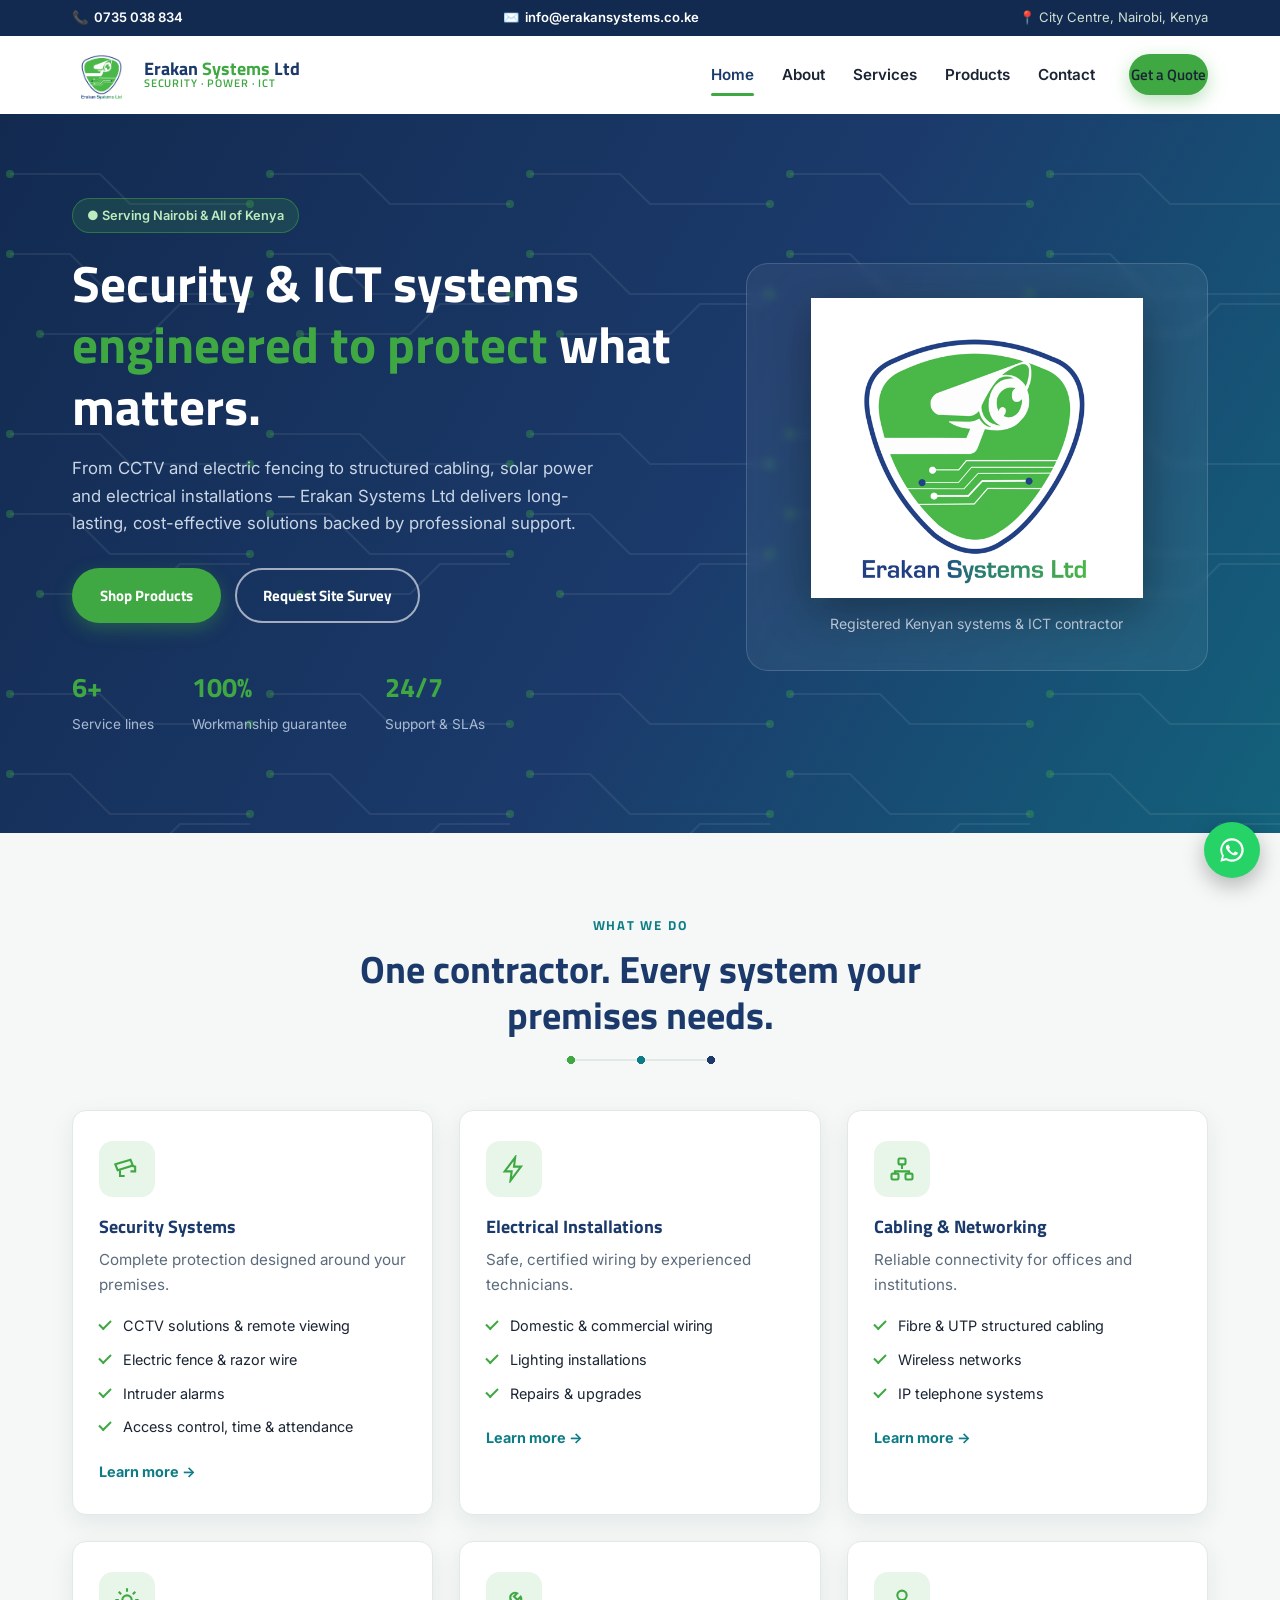
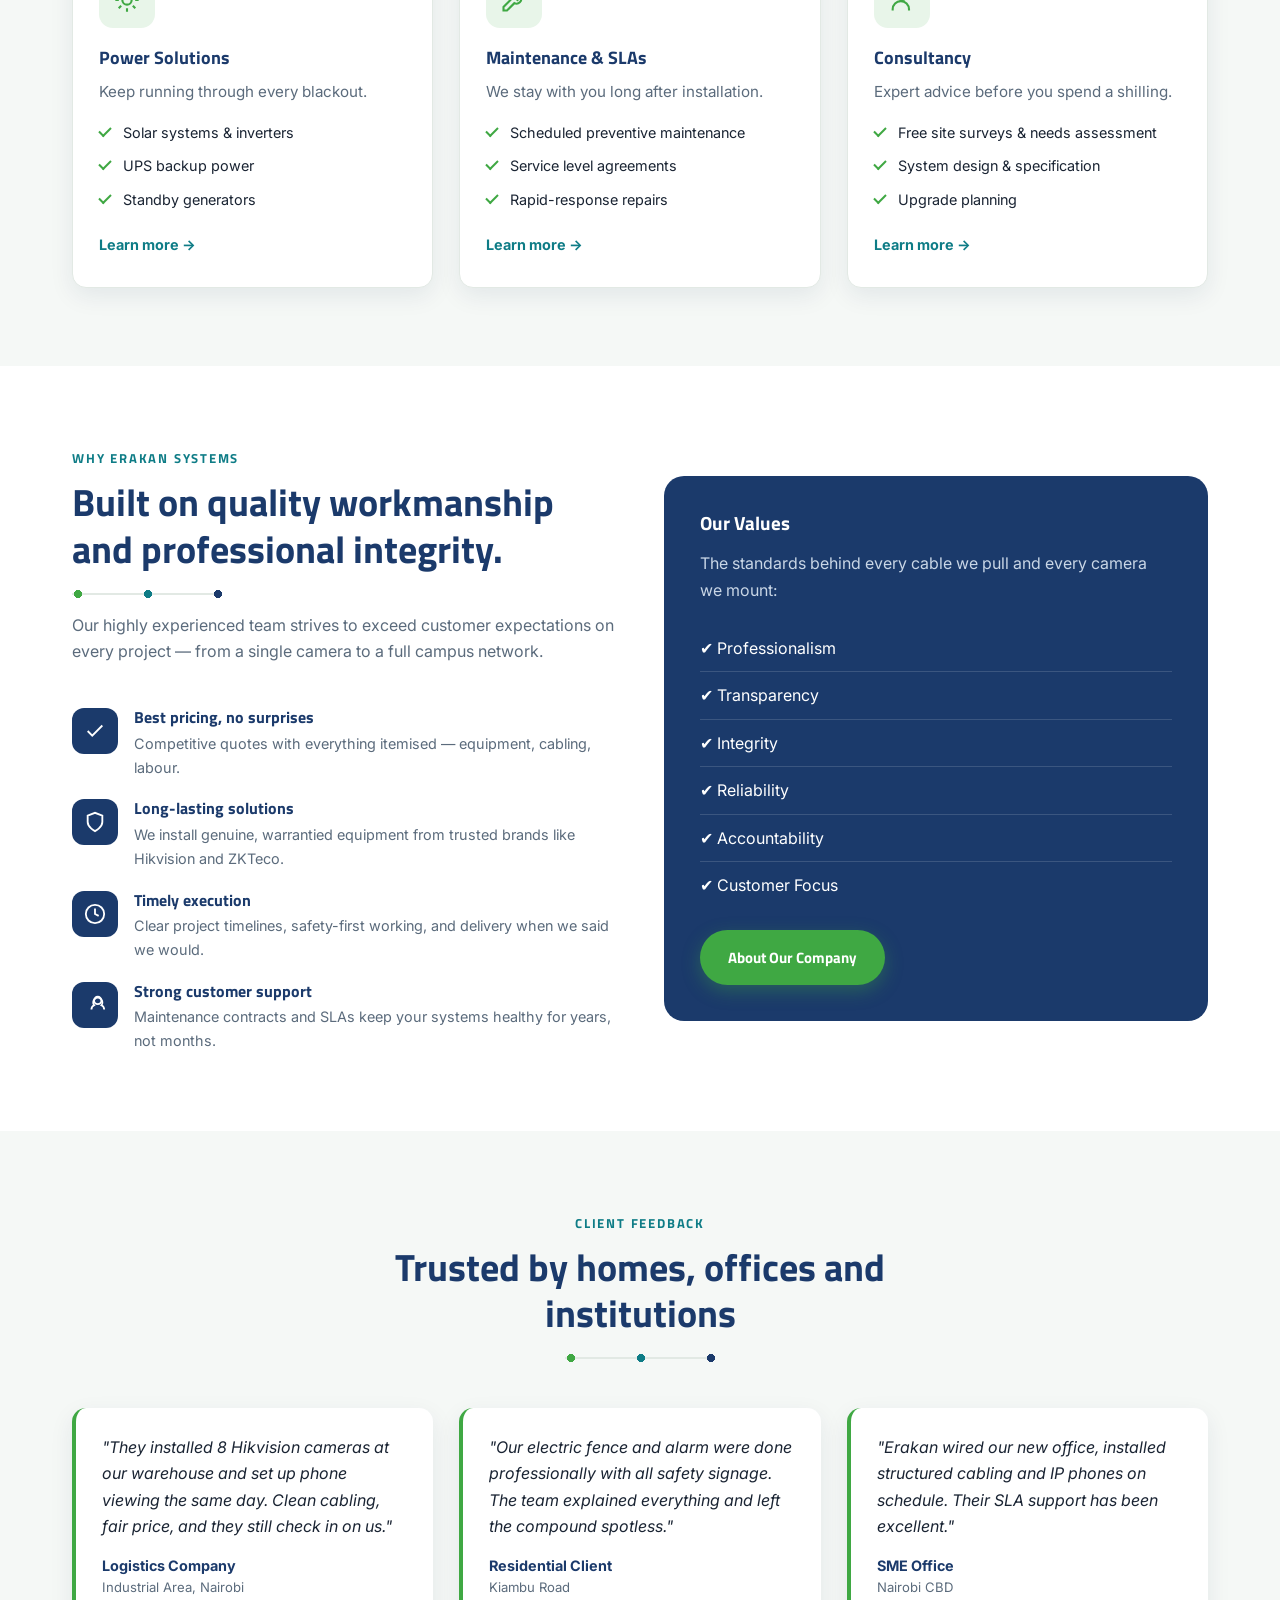
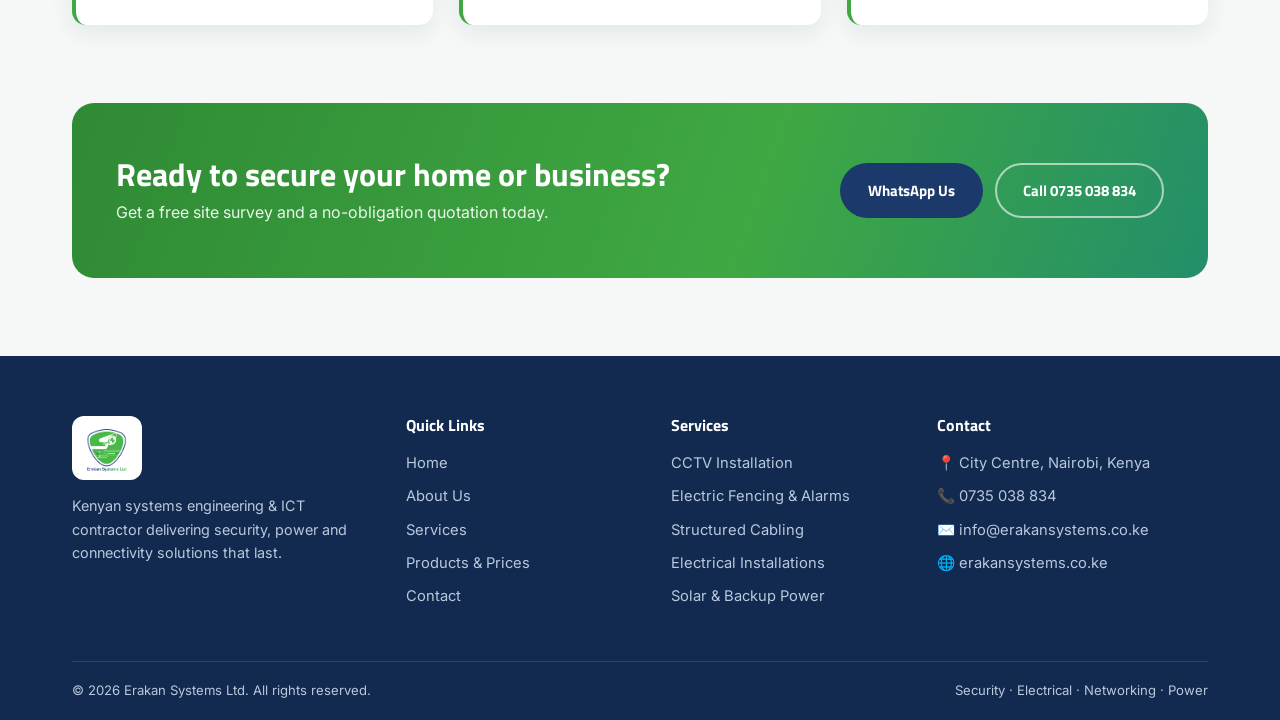
==== commit 5fddea83: "Whatsapp no change" ====
--- a/index.html
+++ b/index.html
@@ -50,7 +50,7 @@
     <div class="container">
       <span class="topbar-item">
         <!-- tel: link makes the number tappable/dialable on phones -->
-        📞 <a href="tel:+254735038835">0735 038 835</a>
+        📞 <a href="tel:+254735038834">0735 038 834</a>
       </span>
       <span class="topbar-item topbar-item--hide-sm">
         ✉️ <a href="mailto:info@erakansystems.co.ke">info@erakansystems.co.ke</a>
@@ -307,9 +307,9 @@
         <p>Get a free site survey and a no-obligation quotation today.</p>
       </div>
       <div style="display:flex; gap:12px; flex-wrap:wrap;">
-        <a href="https://wa.me/254735038835?text=Hello%20Erakan%20Systems%2C%20I%20would%20like%20a%20free%20site%20survey%20and%20quotation."
+        <a href="https://wa.me/254735038834?text=Hello%20Erakan%20Systems%2C%20I%20would%20like%20a%20free%20site%20survey%20and%20quotation."
            class="btn btn--navy" target="_blank" rel="noopener">WhatsApp Us</a>
-        <a href="tel:+254735038835" class="btn btn--ghost">Call 0735 038 835</a>
+        <a href="tel:+254735038834" class="btn btn--ghost">Call 0735 038 834</a>
       </div>
     </div>
   </section>
@@ -346,7 +346,7 @@
           <h4>Contact</h4>
           <ul>
             <li>📍 City Centre, Nairobi, Kenya</li>
-            <li>📞 <a href="tel:+254735038835">0735 038 835</a></li>
+            <li>📞 <a href="tel:+254735038834">0735 038 834</a></li>
             <li>✉️ <a href="mailto:info@erakansystems.co.ke">info@erakansystems.co.ke</a></li>
             <li>🌐 <a href="https://erakansystems.co.ke">erakansystems.co.ke</a></li>
           </ul>
@@ -362,11 +362,11 @@
 
   <!-- ===== FLOATING BUTTONS: WhatsApp (all screens) + Call (mobile) ===== -->
   <div class="fab-stack">
-    <a class="fab fab--call" href="tel:+254735038835" aria-label="Call Erakan Systems">
+    <a class="fab fab--call" href="tel:+254735038834" aria-label="Call Erakan Systems">
       <svg viewBox="0 0 24 24" fill="currentColor"><path d="M6.6 10.8a15 15 0 006.6 6.6l2.2-2.2a1 1 0 011-.24 11.4 11.4 0 003.6.57 1 1 0 011 1V20a1 1 0 01-1 1A17 17 0 013 4a1 1 0 011-1h3.5a1 1 0 011 1 11.4 11.4 0 00.57 3.6 1 1 0 01-.25 1z"/></svg>
     </a>
     <a class="fab fab--wa" target="_blank" rel="noopener" aria-label="Chat on WhatsApp"
-       href="https://wa.me/254735038835?text=Hello%20Erakan%20Systems%2C%20I%20am%20interested%20in%20your%20services.">
+       href="https://wa.me/254735038834?text=Hello%20Erakan%20Systems%2C%20I%20am%20interested%20in%20your%20services.">
       <svg viewBox="0 0 24 24" fill="currentColor"><path d="M12 2a10 10 0 00-8.6 15.1L2 22l5.1-1.3A10 10 0 1012 2zm0 18.2c-1.6 0-3.1-.4-4.4-1.2l-.3-.2-3 .8.8-2.9-.2-.3A8.2 8.2 0 1112 20.2zm4.6-6.1c-.3-.1-1.5-.7-1.7-.8-.2-.1-.4-.1-.6.1-.2.3-.6.8-.8 1-.1.2-.3.2-.5.1a6.7 6.7 0 01-3.3-2.9c-.3-.4 0-.6.1-.8l.4-.5c.1-.2.1-.3 0-.5l-.8-1.9c-.2-.5-.4-.4-.6-.4h-.5c-.2 0-.5.1-.7.3-.9.9-1.1 2.2-.2 3.8a11.6 11.6 0 004.5 4.2c1.7.8 2.4.9 3.2.7.5-.1 1.5-.6 1.7-1.2.2-.6.2-1.1.1-1.2z"/></svg>
     </a>
   </div>
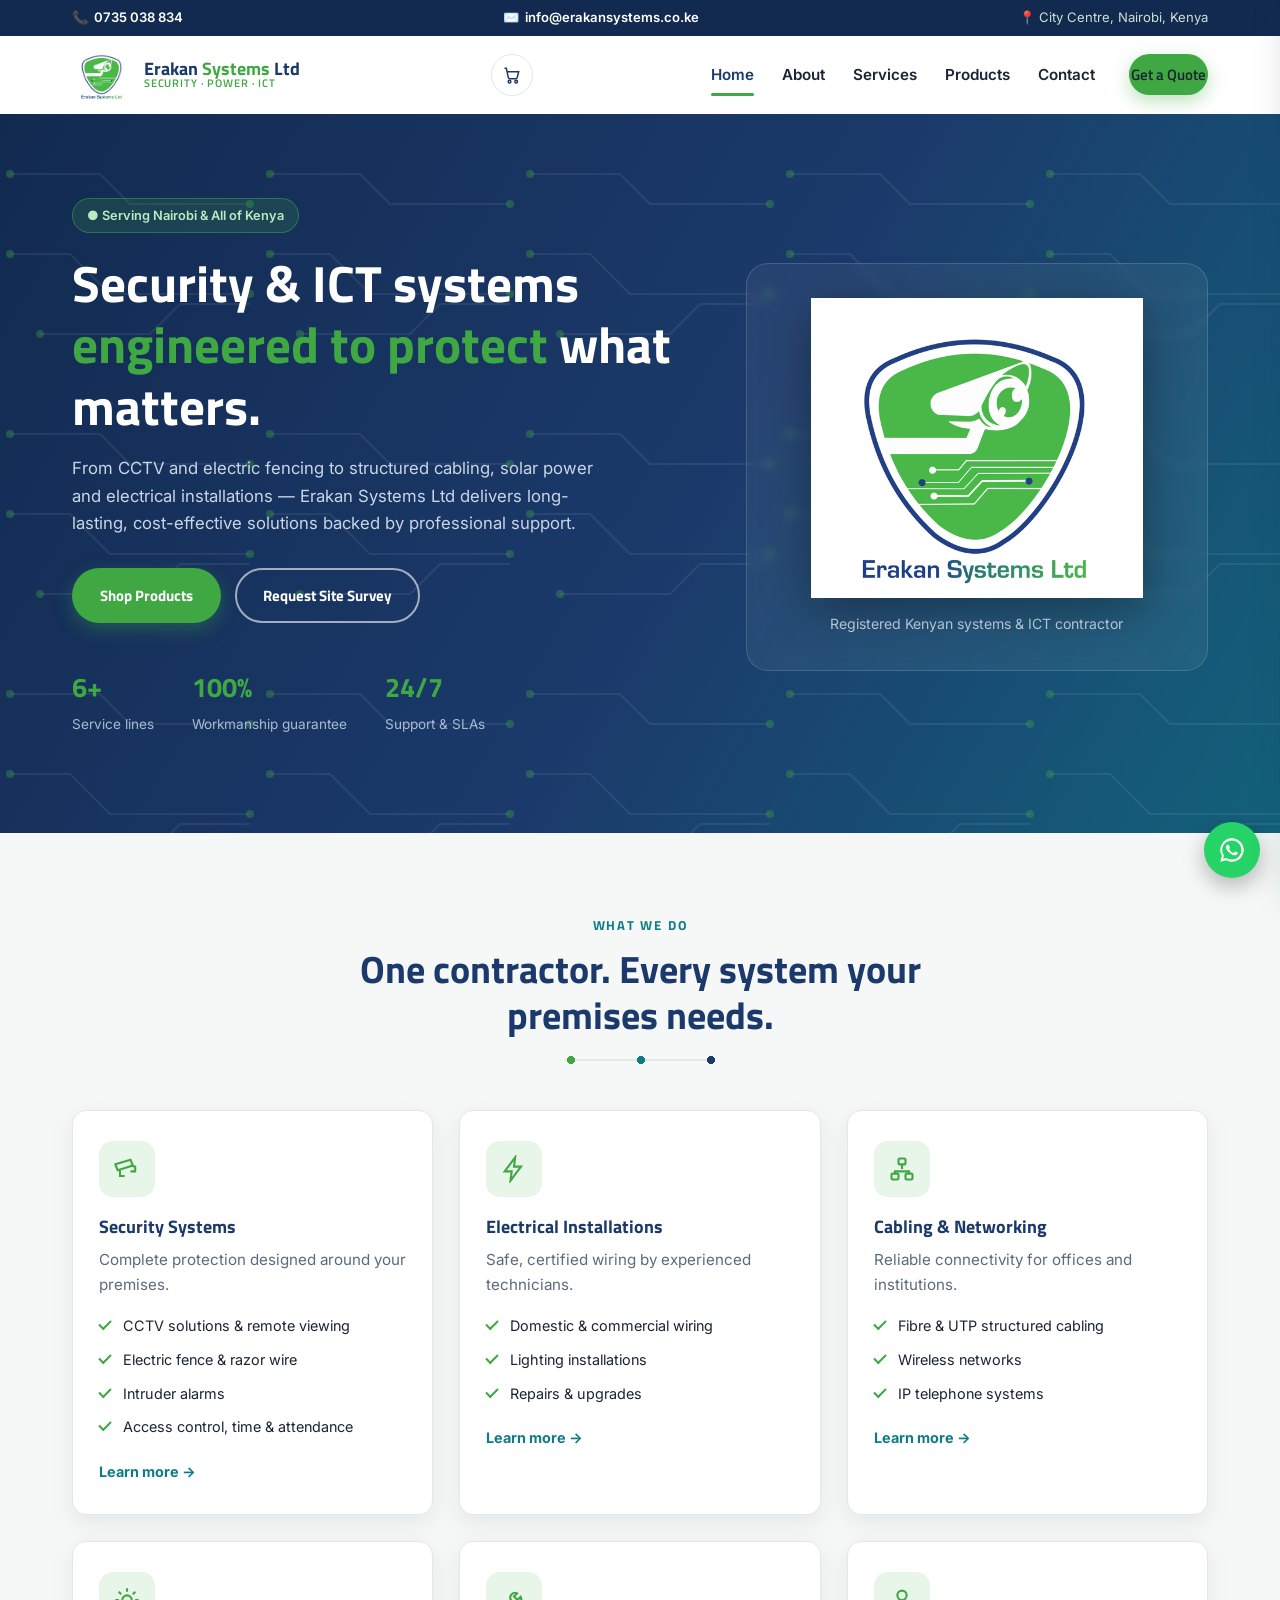
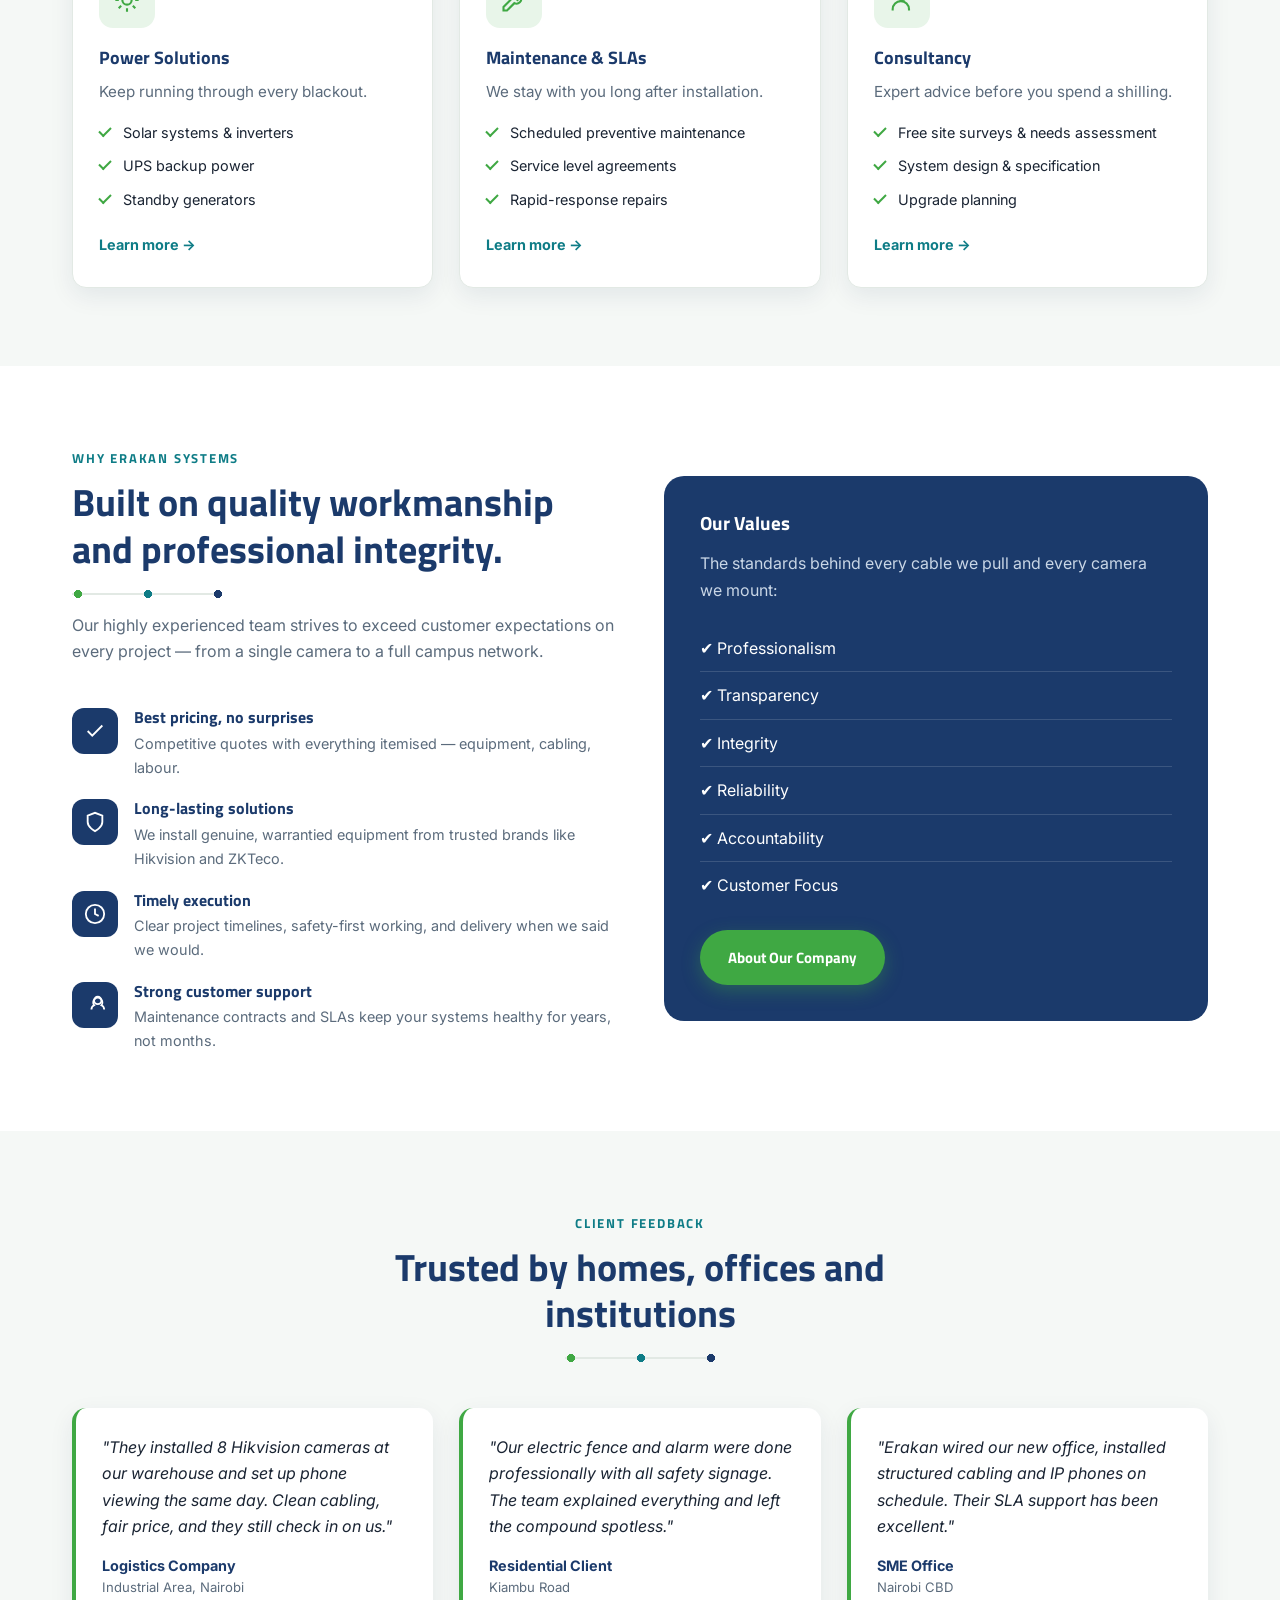
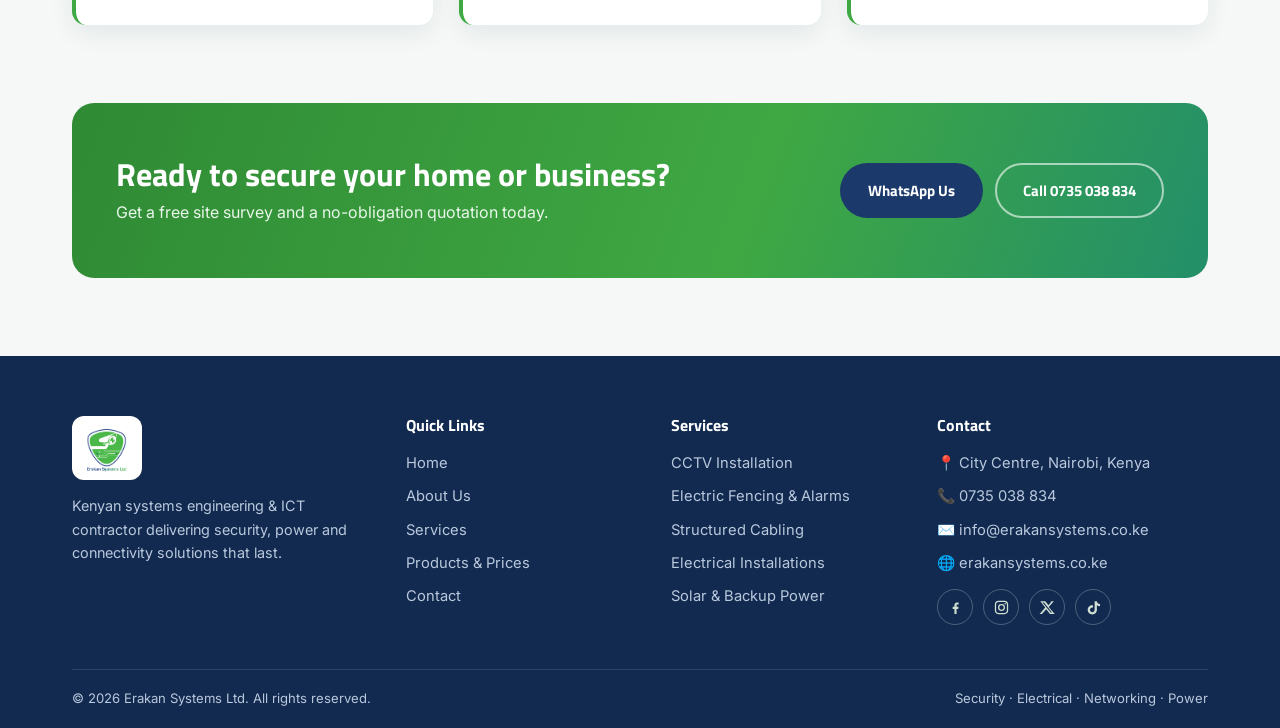
==== commit 7653f360: "cart add" ====
--- a/index.html
+++ b/index.html
@@ -42,6 +42,14 @@
 
   <!-- The single stylesheet shared by all pages -->
   <link rel="stylesheet" href="assets/css/style.css">
+  <!-- ===== META (FACEBOOK) PIXEL — READY SLOT =====
+       When you start running Facebook/Instagram ads:
+       1. Create the Pixel in Meta Events Manager (business.facebook.com)
+       2. Copy the code snippet Meta gives you
+       3. Paste it directly BELOW this comment (on every page)
+       It lets Meta count visits/checkouts from your ads and
+       retarget visitors. Until then, this comment does nothing. -->
+
 </head>
 <body>
 
@@ -72,7 +80,12 @@
       </a>
 
       <!-- Hamburger button (visible on mobile only) -->
-      <button class="nav-toggle" aria-label="Open menu" aria-expanded="false">
+      <!-- ===== CART BUTTON: badge count is updated by cart.js ===== -->
+    <button class="cart-btn" id="cart-open" aria-label="Open shopping cart">
+      <svg viewBox="0 0 24 24" fill="none" stroke="currentColor" stroke-width="1.8"><circle cx="9" cy="20" r="1.6"/><circle cx="17" cy="20" r="1.6"/><path d="M3 4h2.2l2.4 11.2a1.5 1.5 0 001.5 1.2h7.6a1.5 1.5 0 001.5-1.2L20 8H6"/></svg>
+      <span class="cart-count" id="cart-count" hidden>0</span>
+    </button>
+    <button class="nav-toggle" aria-label="Open menu" aria-expanded="false">
         <span></span><span></span><span></span>
       </button>
 
@@ -350,6 +363,23 @@
             <li>✉️ <a href="mailto:info@erakansystems.co.ke">info@erakansystems.co.ke</a></li>
             <li>🌐 <a href="https://erakansystems.co.ke">erakansystems.co.ke</a></li>
           </ul>
+          <!-- ===== SOCIAL MEDIA LINKS =====
+               Replace the href values below with your real profile URLs.
+               The SVG icons inherit the footer text colour and turn green on hover. -->
+          <div class="socials" aria-label="Erakan Systems on social media">
+            <a href="https://facebook.com/erakansystems" target="_blank" rel="noopener" aria-label="Facebook">
+              <svg viewBox="0 0 24 24" fill="currentColor"><path d="M13.5 21v-7h2.4l.4-3h-2.8V9.1c0-.9.3-1.5 1.6-1.5h1.3V5c-.3 0-1.2-.1-2.2-.1-2.2 0-3.7 1.3-3.7 3.8V11H8v3h2.5v7h3z"/></svg>
+            </a>
+            <a href="https://instagram.com/erakansystems" target="_blank" rel="noopener" aria-label="Instagram">
+              <svg viewBox="0 0 24 24" fill="none" stroke="currentColor" stroke-width="1.8"><rect x="3.5" y="3.5" width="17" height="17" rx="4.5"/><circle cx="12" cy="12" r="4"/><circle cx="17.2" cy="6.8" r="1.1" fill="currentColor" stroke="none"/></svg>
+            </a>
+            <a href="https://x.com/erakansystems" target="_blank" rel="noopener" aria-label="X (Twitter)">
+              <svg viewBox="0 0 24 24" fill="currentColor"><path d="M17.7 3H21l-7.3 8.3L22.2 21h-6.7l-5.3-6.5L4.2 21H1l7.8-8.9L1.8 3h6.9l4.8 5.9L17.7 3zm-1.2 16h1.9L6.9 4.9H4.9L16.5 19z"/></svg>
+            </a>
+            <a href="https://tiktok.com/@erakansystems" target="_blank" rel="noopener" aria-label="TikTok">
+              <svg viewBox="0 0 24 24" fill="currentColor"><path d="M16.6 3c.3 1.7 1.4 3.1 3 3.7.5.2 1 .3 1.6.3v3.2c-1.6 0-3.1-.5-4.4-1.4v6.5c0 3.6-2.9 6.5-6.5 6.5S3.8 18.9 3.8 15.3c0-3.6 2.9-6.5 6.5-6.5.3 0 .7 0 1 .1v3.3c-.3-.1-.6-.2-1-.2-1.8 0-3.3 1.5-3.3 3.3s1.5 3.3 3.3 3.3 3.3-1.5 3.3-3.3V3h3z"/></svg>
+            </a>
+          </div>
         </div>
       </div>
       <div class="footer-bottom">
@@ -372,6 +402,7 @@
   </div>
 
   <!-- JavaScript loads LAST so the HTML above already exists when it runs -->
+  <script src="assets/js/cart.js"></script>
   <script src="assets/js/main.js"></script>
 </body>
 </html>
--- a/assets/css/style.css
+++ b/assets/css/style.css
@@ -813,3 +813,192 @@
 
   .fab--call{ display: grid; }   /* phones CAN dial → show call button */
 }
+
+
+/* ============================================================
+   14. E-COMMERCE UPGRADE — cart, checkout & social links
+   ------------------------------------------------------------
+   Everything below was added for the Route-1 shop upgrade.
+   The drawer/modal HTML is injected by assets/js/cart.js.
+   ============================================================ */
+
+/* ---------- Header cart button + red count badge ---------- */
+.cart-btn{
+  position: relative;
+  display: inline-flex; align-items: center; justify-content: center;
+  width: 42px; height: 42px;
+  border: 1.5px solid var(--line); border-radius: 50%;
+  background: var(--white); color: var(--navy);
+  cursor: pointer; margin-left: 14px;
+  transition: border-color .2s ease, color .2s ease;
+}
+.cart-btn:hover{ border-color: var(--green); color: var(--green); }
+.cart-btn svg{ width: 20px; height: 20px; }
+.cart-count{
+  position: absolute; top: -5px; right: -5px;
+  min-width: 18px; height: 18px; padding: 0 4px;
+  background: var(--green); color: #fff;
+  font-size: .68rem; font-weight: 700; line-height: 18px;
+  border-radius: 9px; text-align: center;
+}
+
+/* ---------- Dark overlay behind the open drawer ---------- */
+.cart-overlay{
+  position: fixed; inset: 0; z-index: 90;
+  background: rgba(18,42,80,.5);
+  opacity: 0; pointer-events: none;      /* invisible until open */
+  transition: opacity .3s ease;
+}
+body.cart-is-open .cart-overlay{ opacity: 1; pointer-events: auto; }
+
+/* ---------- The slide-out cart drawer ---------- */
+.cart-drawer{
+  position: fixed; top: 0; right: 0; bottom: 0; z-index: 95;
+  width: min(400px, 92vw);
+  background: var(--white);
+  display: flex; flex-direction: column;
+  transform: translateX(105%);           /* parked off-screen      */
+  transition: transform .35s ease;
+  box-shadow: -12px 0 34px rgba(18,42,80,.18);
+}
+body.cart-is-open .cart-drawer{ transform: translateX(0); }
+
+.cart-head{
+  display: flex; align-items: center; justify-content: space-between;
+  padding: 18px 20px; border-bottom: 1px solid var(--line);
+}
+.cart-head h3{ font-family: var(--font-display); color: var(--navy); }
+.cart-close{
+  border: 0; background: none; cursor: pointer;
+  font-size: 1.7rem; line-height: 1; color: var(--muted);
+}
+.cart-close:hover{ color: var(--navy); }
+
+.cart-items{ flex: 1; overflow-y: auto; padding: 14px 20px; }
+.cart-empty{ color: var(--muted); text-align: center; margin-top: 40px; }
+.cart-empty a{ color: var(--teal); font-weight: 600; }
+
+.cart-line{
+  display: flex; justify-content: space-between; gap: 10px;
+  padding: 12px 0; border-bottom: 1px dashed var(--line);
+}
+.cart-line-info strong{ display:block; font-size:.9rem; color: var(--ink); }
+.cart-line-model{ display:block; font-size:.74rem; color: var(--teal); }
+.cart-line-price{ display:block; font-size:.8rem; color: var(--muted); }
+
+.cart-line-controls{ display: flex; align-items: center; gap: 8px; }
+.qty-btn{
+  width: 26px; height: 26px; border-radius: 50%;
+  border: 1.5px solid var(--line); background: var(--white);
+  font-size: 1rem; line-height: 1; cursor: pointer; color: var(--navy);
+}
+.qty-btn:hover{ border-color: var(--green); color: var(--green); }
+.qty-num{ min-width: 18px; text-align: center; font-weight: 700; }
+.line-remove{
+  border: 0; background: none; color: var(--muted);
+  font-size: 1.2rem; cursor: pointer;
+}
+.line-remove:hover{ color: #C0392B; }
+
+.cart-foot{ padding: 16px 20px; border-top: 1px solid var(--line); }
+.cart-total-row{
+  display: flex; justify-content: space-between; align-items: center;
+  font-size: 1.05rem; margin-bottom: 6px;
+}
+.cart-total-row strong{ color: var(--navy); font-size: 1.2rem; }
+.cart-note{ font-size: .74rem; color: var(--muted); margin-bottom: 12px; }
+.btn--block{ display: flex; width: 100%; justify-content: center; }
+
+/* ---------- Checkout details pop-up ---------- */
+.checkout-modal{
+  position: fixed; inset: 0; z-index: 99;
+  display: none; align-items: center; justify-content: center;
+  background: rgba(18,42,80,.55); padding: 20px;
+}
+.checkout-modal.is-open{ display: flex; }
+.checkout-box{
+  background: var(--white); border-radius: var(--radius);
+  padding: 26px; width: min(420px, 100%);
+  box-shadow: var(--shadow);
+}
+.checkout-box h3{ font-family: var(--font-display); color: var(--navy); margin-bottom: 4px; }
+.checkout-box > p{ font-size: .86rem; color: var(--muted); margin-bottom: 14px; }
+.checkout-box label{
+  display: block; font-size: .8rem; font-weight: 600;
+  color: var(--navy); margin: 10px 0 4px;
+}
+.checkout-box input{
+  width: 100%; padding: 10px 12px;
+  border: 1.5px solid var(--line); border-radius: 8px;
+  font: inherit; font-size: .9rem;
+}
+.checkout-box input:focus{
+  outline: none; border-color: var(--green);
+  box-shadow: 0 0 0 3px var(--green-soft);
+}
+.checkout-actions{ display: flex; gap: 10px; justify-content: flex-end; margin-top: 18px; }
+.btn--ghost-dark{
+  background: none; border: 1.5px solid var(--line); color: var(--navy);
+}
+.btn--ghost-dark:hover{ border-color: var(--navy); }
+
+/* ---------- "Added to cart" toast bubble ---------- */
+.toast{
+  position: fixed; left: 50%; bottom: 26px; z-index: 100;
+  transform: translate(-50%, 20px);
+  background: var(--navy-dark); color: #fff;
+  padding: 11px 20px; border-radius: 24px;
+  font-size: .85rem; box-shadow: var(--shadow);
+  opacity: 0; pointer-events: none;
+  transition: opacity .25s ease, transform .25s ease;
+}
+.toast.is-visible{ opacity: 1; transform: translate(-50%, 0); }
+
+/* ---------- Product card action buttons ---------- */
+.product-actions{ display: flex; align-items: center; gap: 8px; }
+.btn--sm{ padding: 9px 14px; font-size: .82rem; }
+.btn--icon{
+  width: 38px; height: 38px; padding: 0;
+  display: inline-flex; align-items: center; justify-content: center;
+  border-radius: 50%;
+}
+
+/* ---------- Footer social media icons ---------- */
+.socials{ display: flex; gap: 10px; margin-top: 14px; }
+.socials a{
+  display: inline-flex; align-items: center; justify-content: center;
+  width: 36px; height: 36px; border-radius: 50%;
+  border: 1.5px solid rgba(255,255,255,.25);
+  color: #CFE0D2;
+  transition: border-color .2s ease, color .2s ease, transform .2s ease;
+}
+.socials a:hover{
+  border-color: var(--green); color: var(--green);
+  transform: translateY(-2px);
+}
+.socials svg{ width: 17px; height: 17px; }
+
+/* ---------- Small-screen adjustments for the new pieces ---------- */
+@media (max-width: 760px){
+  .cart-btn{ width: 38px; height: 38px; margin-left: 8px; }
+  .product-actions{ width: 100%; justify-content: space-between; }
+}
+
+/* ---------- Product share button + deep-link spotlight ---------- */
+.btn--share{
+  background: var(--white); color: var(--teal);
+  border: 1.5px solid var(--line);
+}
+.btn--share:hover{ border-color: var(--teal); background: var(--green-soft); }
+
+/* The green pulse shown when a product is opened via its own
+   ?item= link (shared on Facebook / Instagram / ads). */
+.product.is-spotlight{
+  outline: 3px solid var(--green);
+  outline-offset: 3px;
+  animation: spotlight-pulse 1.1s ease-in-out 3;
+}
+@keyframes spotlight-pulse{
+  0%,100%{ box-shadow: 0 0 0 0 rgba(63,168,67,.45); }
+  50%    { box-shadow: 0 0 0 14px rgba(63,168,67,0); }
+}
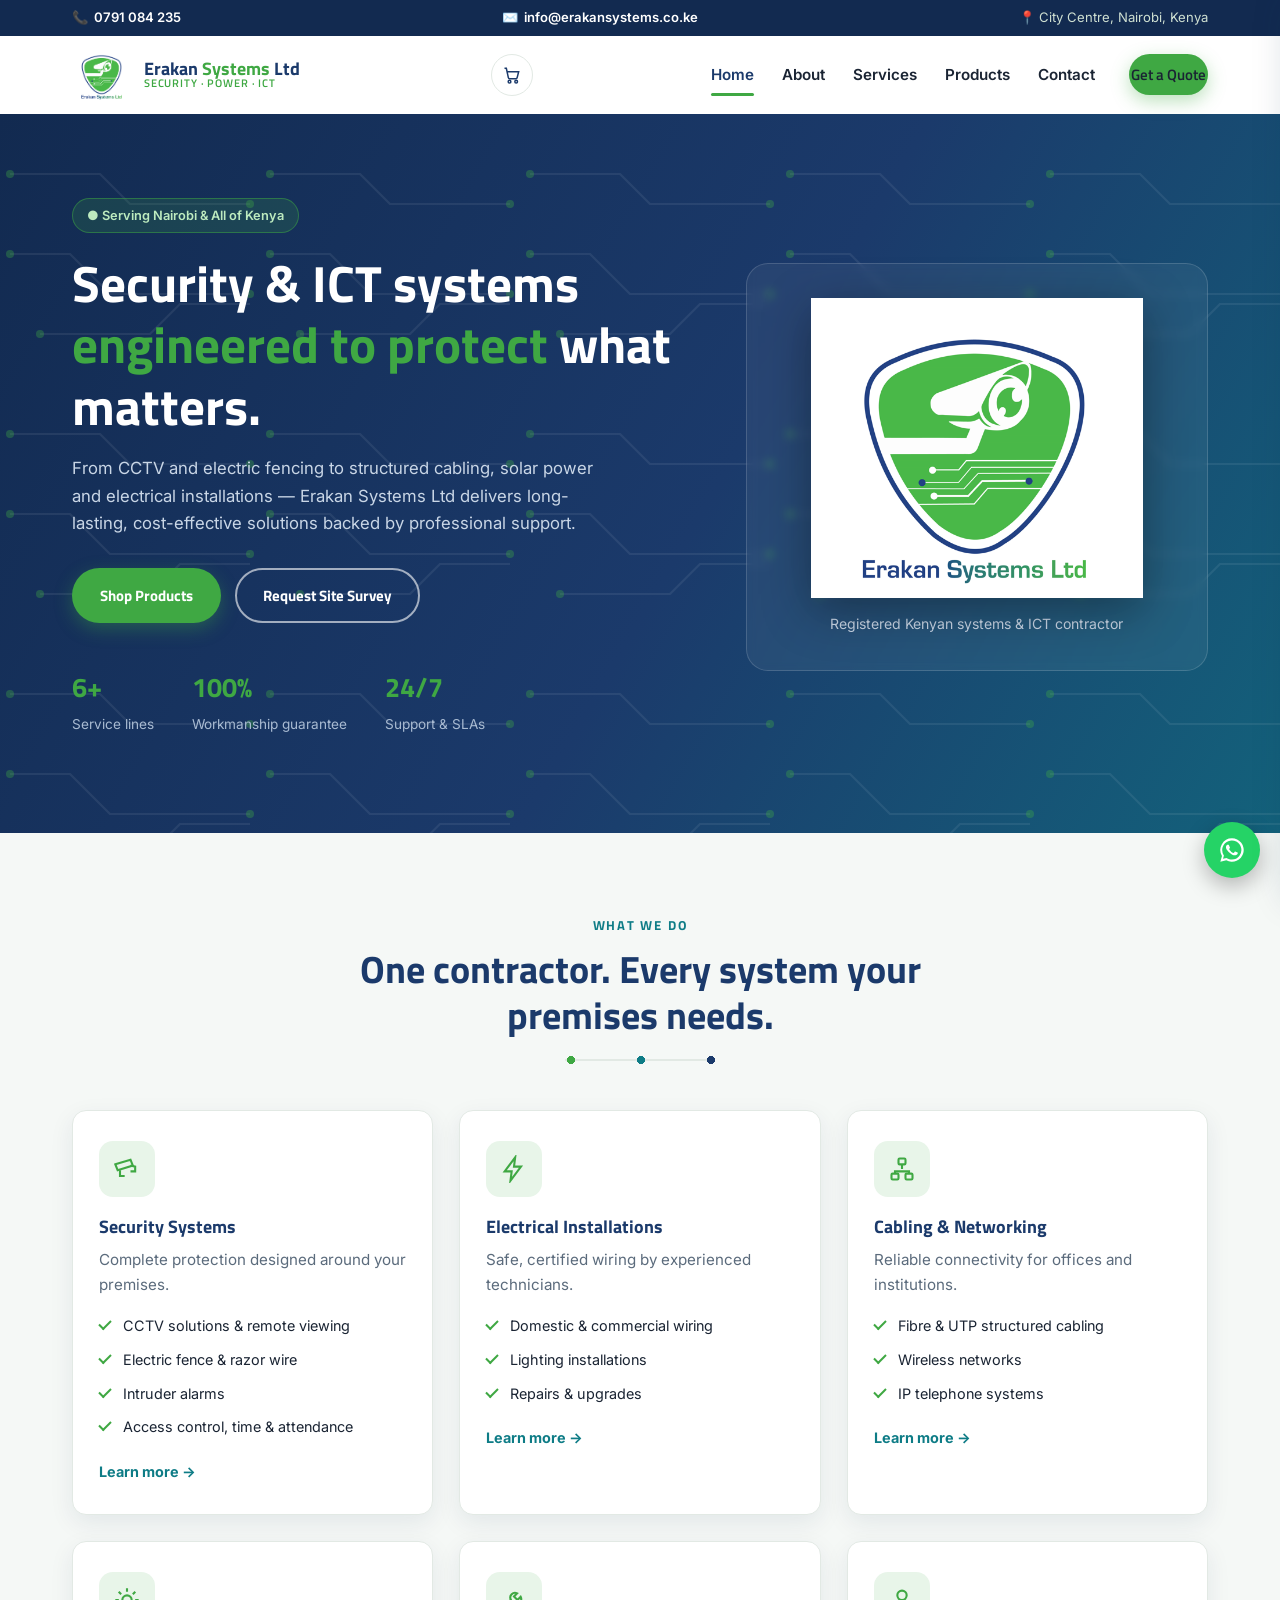
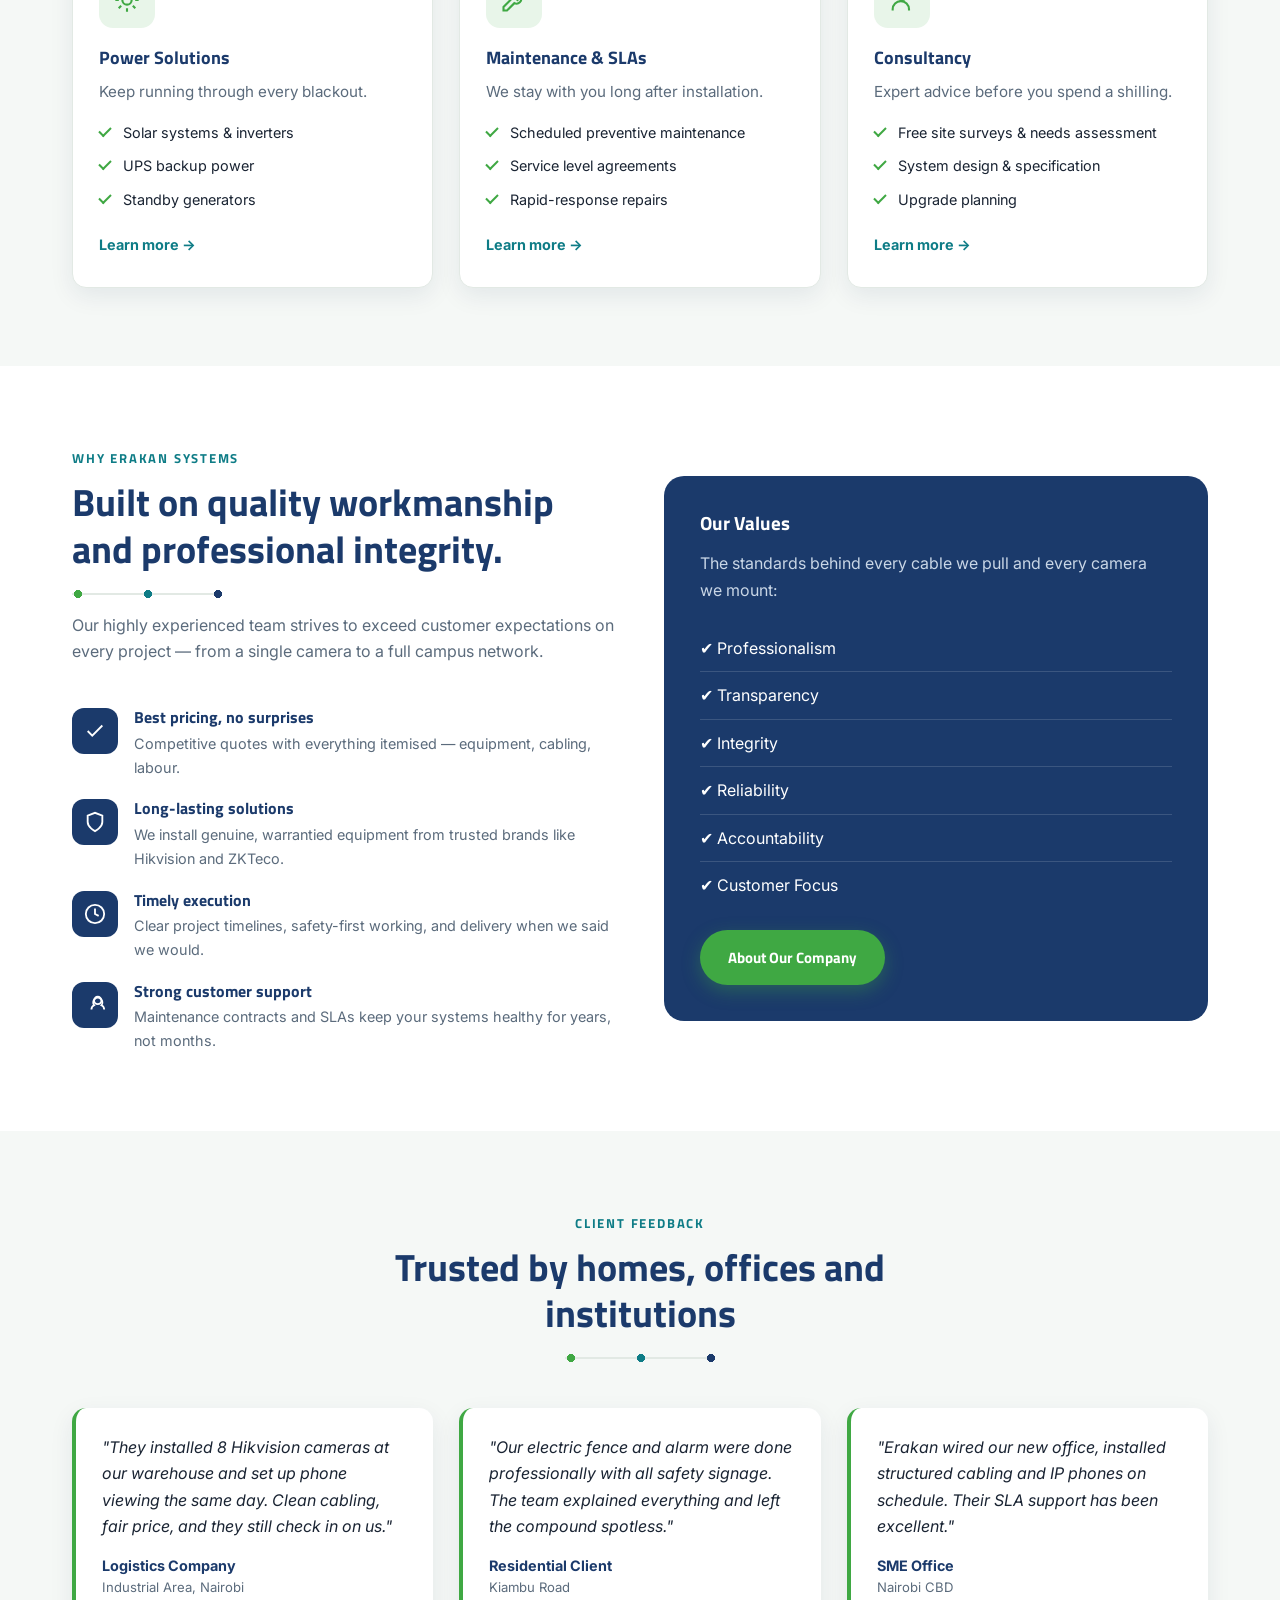
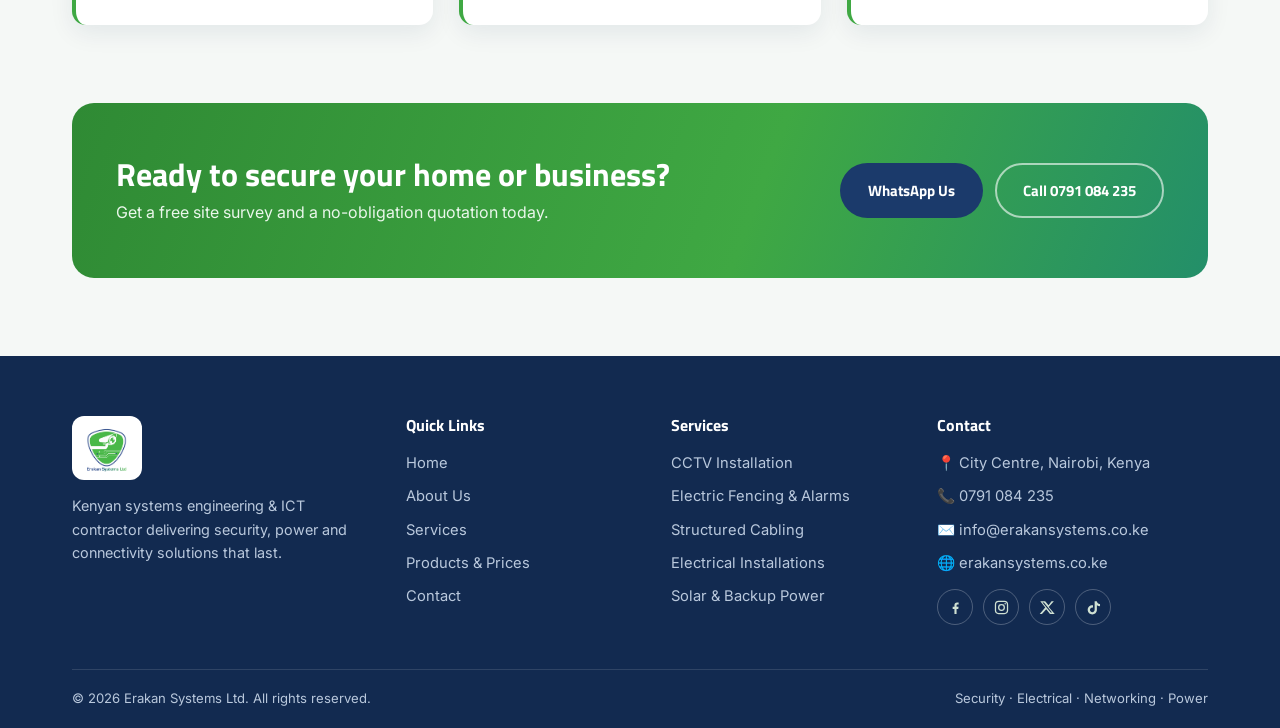
==== commit 8c2fe98e: "phone number change" ====
--- a/index.html
+++ b/index.html
@@ -41,7 +41,7 @@
   <link href="https://fonts.googleapis.com/css2?family=Titillium+Web:wght@600;700&family=Inter:wght@400;600;700&display=swap" rel="stylesheet">
 
   <!-- The single stylesheet shared by all pages -->
-  <link rel="stylesheet" href="assets/css/style.css">
+  <link rel="stylesheet" href="assets/css/style.css?v=6">
   <!-- ===== META (FACEBOOK) PIXEL — READY SLOT =====
        When you start running Facebook/Instagram ads:
        1. Create the Pixel in Meta Events Manager (business.facebook.com)
@@ -58,7 +58,7 @@
     <div class="container">
       <span class="topbar-item">
         <!-- tel: link makes the number tappable/dialable on phones -->
-        📞 <a href="tel:+254735038834">0735 038 834</a>
+        📞 <a href="tel:+254791084235">0791 084 235</a>
       </span>
       <span class="topbar-item topbar-item--hide-sm">
         ✉️ <a href="mailto:info@erakansystems.co.ke">info@erakansystems.co.ke</a>
@@ -320,9 +320,9 @@
         <p>Get a free site survey and a no-obligation quotation today.</p>
       </div>
       <div style="display:flex; gap:12px; flex-wrap:wrap;">
-        <a href="https://wa.me/254735038834?text=Hello%20Erakan%20Systems%2C%20I%20would%20like%20a%20free%20site%20survey%20and%20quotation."
+        <a href="https://wa.me/254791084235?text=Hello%20Erakan%20Systems%2C%20I%20would%20like%20a%20free%20site%20survey%20and%20quotation."
            class="btn btn--navy" target="_blank" rel="noopener">WhatsApp Us</a>
-        <a href="tel:+254735038834" class="btn btn--ghost">Call 0735 038 834</a>
+        <a href="tel:+254791084235" class="btn btn--ghost">Call 0791 084 235</a>
       </div>
     </div>
   </section>
@@ -359,7 +359,7 @@
           <h4>Contact</h4>
           <ul>
             <li>📍 City Centre, Nairobi, Kenya</li>
-            <li>📞 <a href="tel:+254735038834">0735 038 834</a></li>
+            <li>📞 <a href="tel:+254791084235">0791 084 235</a></li>
             <li>✉️ <a href="mailto:info@erakansystems.co.ke">info@erakansystems.co.ke</a></li>
             <li>🌐 <a href="https://erakansystems.co.ke">erakansystems.co.ke</a></li>
           </ul>
@@ -392,17 +392,17 @@
 
   <!-- ===== FLOATING BUTTONS: WhatsApp (all screens) + Call (mobile) ===== -->
   <div class="fab-stack">
-    <a class="fab fab--call" href="tel:+254735038834" aria-label="Call Erakan Systems">
+    <a class="fab fab--call" href="tel:+254791084235" aria-label="Call Erakan Systems">
       <svg viewBox="0 0 24 24" fill="currentColor"><path d="M6.6 10.8a15 15 0 006.6 6.6l2.2-2.2a1 1 0 011-.24 11.4 11.4 0 003.6.57 1 1 0 011 1V20a1 1 0 01-1 1A17 17 0 013 4a1 1 0 011-1h3.5a1 1 0 011 1 11.4 11.4 0 00.57 3.6 1 1 0 01-.25 1z"/></svg>
     </a>
     <a class="fab fab--wa" target="_blank" rel="noopener" aria-label="Chat on WhatsApp"
-       href="https://wa.me/254735038834?text=Hello%20Erakan%20Systems%2C%20I%20am%20interested%20in%20your%20services.">
+       href="https://wa.me/254791084235?text=Hello%20Erakan%20Systems%2C%20I%20am%20interested%20in%20your%20services.">
       <svg viewBox="0 0 24 24" fill="currentColor"><path d="M12 2a10 10 0 00-8.6 15.1L2 22l5.1-1.3A10 10 0 1012 2zm0 18.2c-1.6 0-3.1-.4-4.4-1.2l-.3-.2-3 .8.8-2.9-.2-.3A8.2 8.2 0 1112 20.2zm4.6-6.1c-.3-.1-1.5-.7-1.7-.8-.2-.1-.4-.1-.6.1-.2.3-.6.8-.8 1-.1.2-.3.2-.5.1a6.7 6.7 0 01-3.3-2.9c-.3-.4 0-.6.1-.8l.4-.5c.1-.2.1-.3 0-.5l-.8-1.9c-.2-.5-.4-.4-.6-.4h-.5c-.2 0-.5.1-.7.3-.9.9-1.1 2.2-.2 3.8a11.6 11.6 0 004.5 4.2c1.7.8 2.4.9 3.2.7.5-.1 1.5-.6 1.7-1.2.2-.6.2-1.1.1-1.2z"/></svg>
     </a>
   </div>
 
   <!-- JavaScript loads LAST so the HTML above already exists when it runs -->
-  <script src="assets/js/cart.js"></script>
-  <script src="assets/js/main.js"></script>
+  <script src="assets/js/cart.js?v=6"></script>
+  <script src="assets/js/main.js?v=6"></script>
 </body>
 </html>
